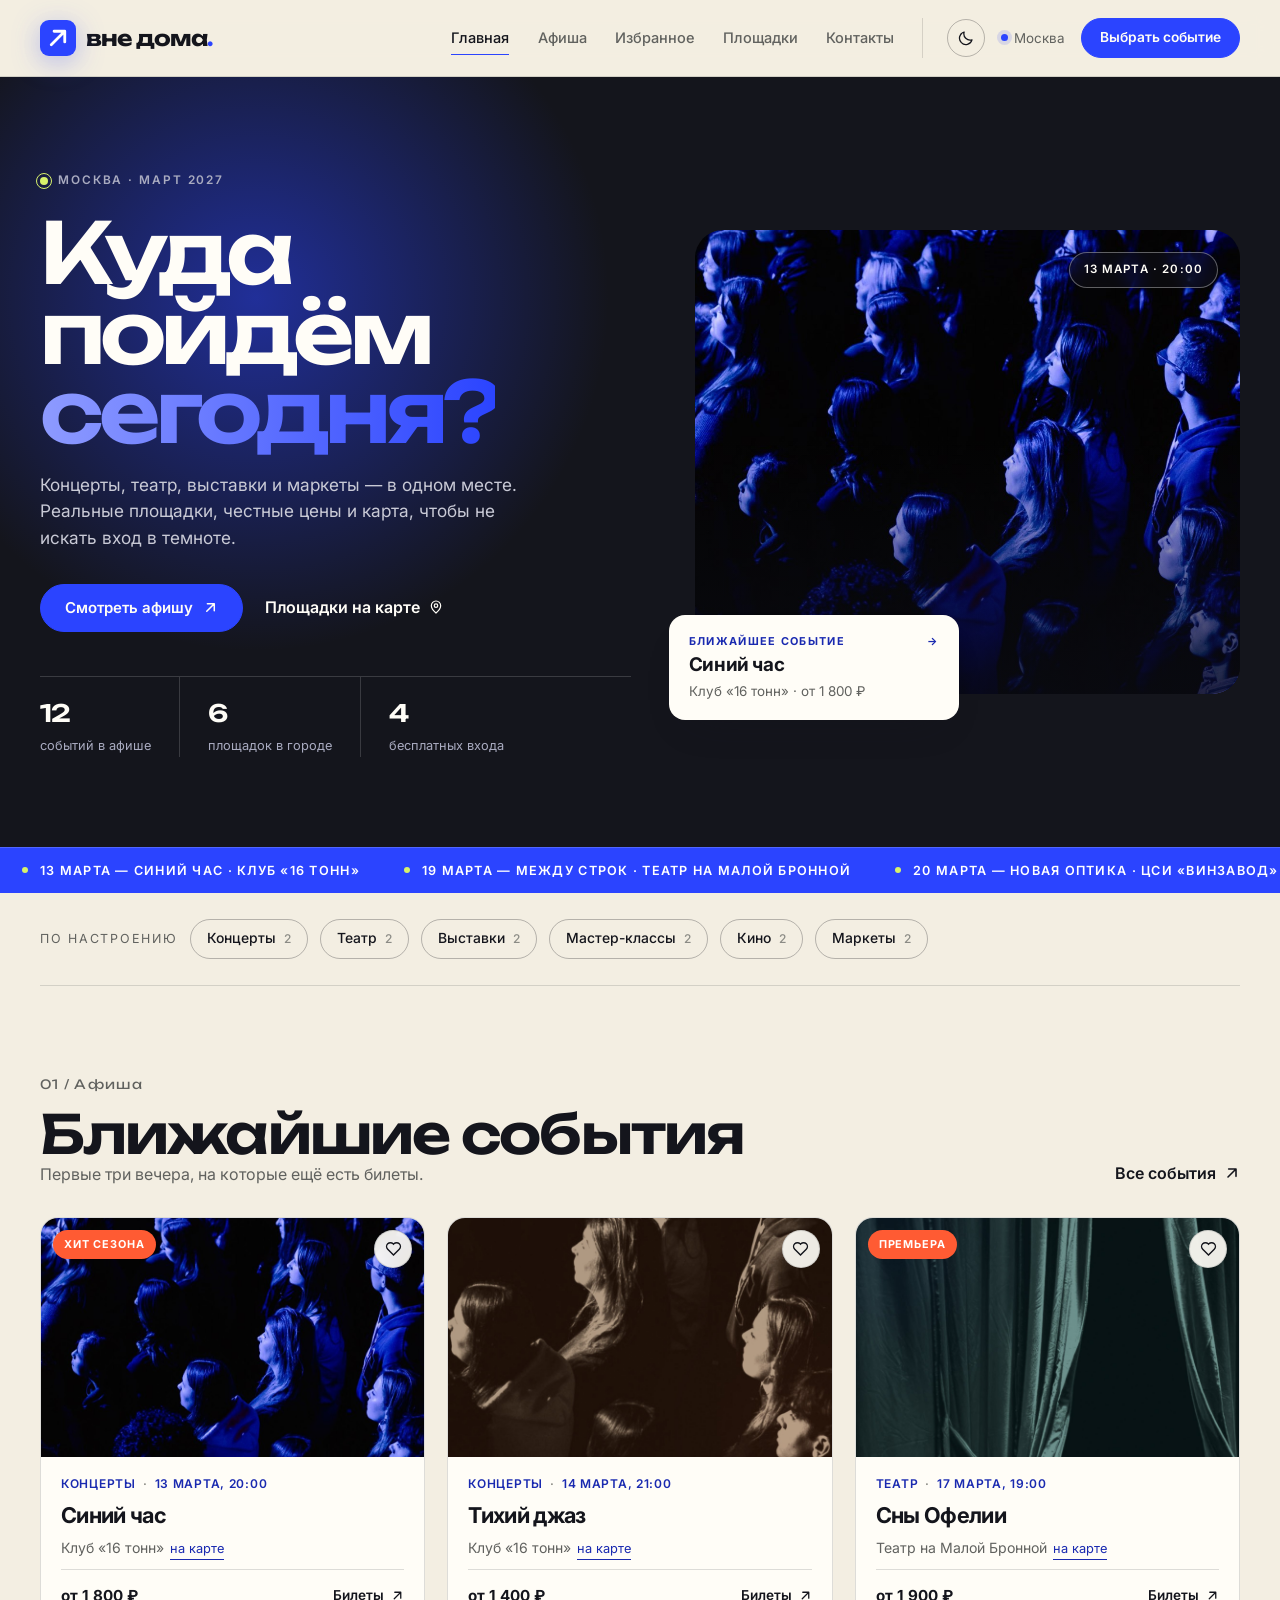
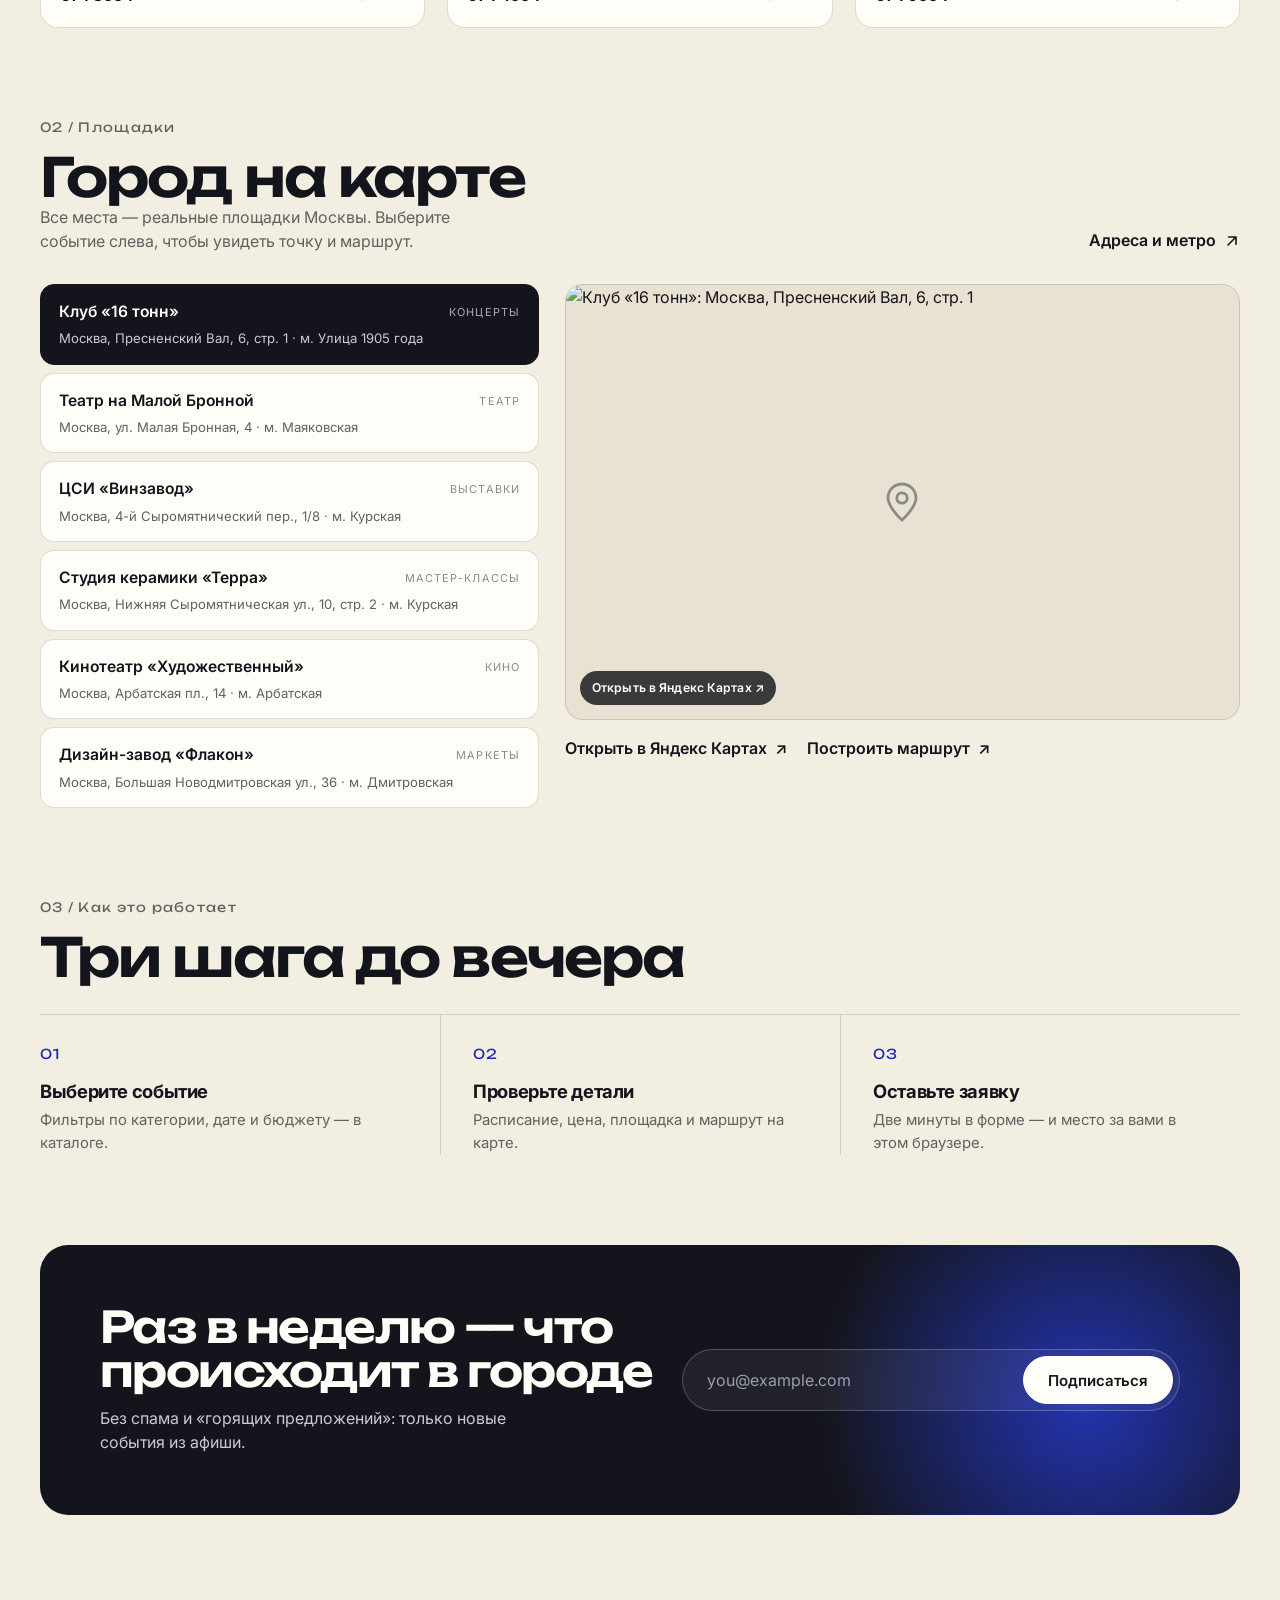
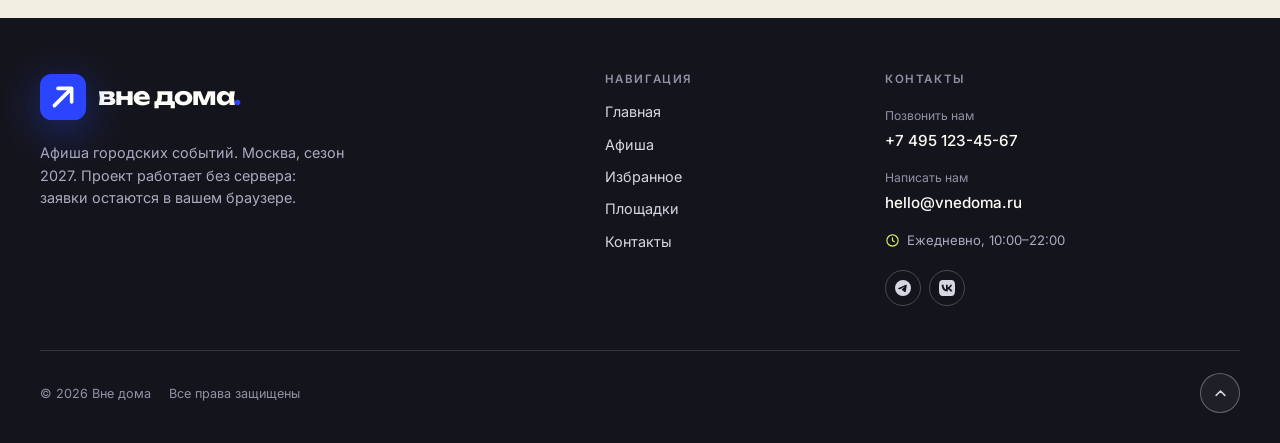
==== index.html @ 1888c2a6 "Афиша «Вне дома»: статический сайт на GitHub Pages" ====
<!doctype html>
<html lang="ru">
  <head>
    <meta charset="utf-8" />
    <meta name="viewport" content="width=device-width, initial-scale=1" />
    <script>
      (() => {
        try {
          const raw = localStorage.getItem("vne-doma:theme");
          const saved = raw ? raw.replace(/^"|"$/g, "") : "";
          const theme =
            saved === "dark" || saved === "light"
              ? saved
              : window.matchMedia("(prefers-color-scheme: dark)").matches
                ? "dark"
                : "light";
          document.documentElement.dataset.theme = theme;
        } catch (_) {}
      })();
    </script>
    <title>«Вне дома» — афиша городских событий в Москве</title>
    <meta
      name="description"
      content="Афиша Москвы: концерты, театр, выставки, мастер-классы, кино и маркеты. Реальные площадки, карта, билеты и заявки без лишних шагов."
    />
    <meta name="theme-color" content="#14151c" />

    <meta property="og:type" content="website" />
    <meta property="og:site_name" content="Вне дома" />
    <meta property="og:title" content="«Вне дома» — куда пойти в Москве" />
    <meta
      property="og:description"
      content="Концерты, театр, выставки, мастер-классы, кино и маркеты Москвы. Афиша, карта площадок и заявки за пару минут."
    />
    <meta
      property="og:image"
      content="https://tyomagit.github.io/afisha-events/images/preview.jpg"
    />
    <meta name="twitter:card" content="summary_large_image" />

    <link rel="icon" href="images/icon.svg" type="image/svg+xml" />
    <link rel="preconnect" href="https://fonts.googleapis.com" />
    <link rel="preconnect" href="https://fonts.gstatic.com" crossorigin />
    <link
      rel="stylesheet"
      href="https://fonts.googleapis.com/css2?family=Inter:wght@400;500;600;700&family=Unbounded:wght@500;600;700&display=swap"
    />
    <link rel="stylesheet" href="vendor/bootstrap/css/bootstrap.min.css" />
    <link rel="stylesheet" href="css/custom.css?v=7" />
    <script src="vendor/bootstrap/js/bootstrap.bundle.min.js" defer></script>
    <script src="js/events.js?v=7" defer></script>
    <script src="js/main.js?v=7" defer></script>
  </head>
  <body id="top">
    <a class="skip-link" href="#main">Перейти к содержимому</a>

    <header class="site-header">
      <div class="shell site-header__inner">
        <a class="brand brand--header" href="index.html" aria-label="Вне дома — на главную">
          <img class="brand__mark" src="images/icon.svg" width="36" height="36" alt="" />
          <span class="brand__word">вне дома<span class="brand__dot">.</span></span>
        </a>
        <nav class="site-nav" aria-label="Основное меню">
          <a class="site-nav__link" href="index.html" aria-current="page">Главная</a>
          <a class="site-nav__link" href="catalog.html">Афиша</a>
          <a class="site-nav__link" href="favorites.html">Избранное<span class="site-nav__count" data-favorites-count hidden>0</span></a>
          <a class="site-nav__link" href="index.html#venues">Площадки</a>
          <a class="site-nav__link" href="contacts.html">Контакты</a>
        </nav>
        <div class="site-header__side">
          <button
            class="theme-toggle"
            type="button"
            data-theme-toggle
            aria-label="Включить тёмную тему"
            aria-pressed="false"
            title="Переключить тему"
          >
            <svg class="theme-toggle__moon" viewBox="0 0 24 24" fill="none" aria-hidden="true"><path d="M20 14.5A8.5 8.5 0 0 1 9.5 4a8.5 8.5 0 1 0 10.5 10.5Z" stroke="currentColor" stroke-width="1.7" stroke-linejoin="round" /></svg>
            <svg class="theme-toggle__sun" viewBox="0 0 24 24" fill="none" aria-hidden="true"><circle cx="12" cy="12" r="4" stroke="currentColor" stroke-width="1.7" /><path d="M12 2.5v2M12 19.5v2M2.5 12h2M19.5 12h2M5.3 5.3l1.4 1.4M17.3 17.3l1.4 1.4M18.7 5.3l-1.4 1.4M6.7 17.3l-1.4 1.4" stroke="currentColor" stroke-width="1.7" stroke-linecap="round" /></svg>
          </button>
          <span class="site-header__city">Москва</span>
          <a class="button button--small button--accent" href="catalog.html"
            >Выбрать событие</a
          >
        </div>
      </div>
    </header>

    <main id="main" tabindex="-1">
      <section class="hero" aria-labelledby="hero-title">
        <div class="shell hero__inner">
          <div class="hero__content">
            <p class="eyebrow"><span class="pulse"></span> Москва · март 2027</p>
            <h1 id="hero-title">Куда пойдём <em>сегодня?</em></h1>
            <p class="hero__lead">
              Концерты, театр, выставки и маркеты — в одном месте. Реальные
              площадки, честные цены и карта, чтобы не искать вход в темноте.
            </p>
            <div class="hero__actions">
              <a class="button button--accent" href="catalog.html"
                >Смотреть афишу
                <svg class="icon" viewBox="0 0 24 24" fill="none" aria-hidden="true">
                  <path
                    d="M6 18 18 6M7 6h11v11"
                    stroke="currentColor"
                    stroke-width="2.4"
                    stroke-linecap="round"
                    stroke-linejoin="round"
                  /></svg
              ></a>
              <a class="link-arrow" href="#venues"
                >Площадки на карте
                <svg class="icon" viewBox="0 0 24 24" fill="none" aria-hidden="true">
                  <path
                    d="M12 21s7-6.3 7-11a7 7 0 1 0-14 0c0 4.7 7 11 7 11Z"
                    stroke="currentColor"
                    stroke-width="1.8"
                  />
                  <circle cx="12" cy="10" r="2.6" stroke="currentColor" stroke-width="1.8" /></svg
              ></a>
            </div>
            <dl class="hero__stats">
              <div class="hero__stat"><b data-stat-events>12</b><span>событий в афише</span></div>
              <div class="hero__stat"><b data-stat-venues>6</b><span>площадок в городе</span></div>
              <div class="hero__stat"><b data-stat-free>4</b><span>бесплатных входа</span></div>
            </dl>
          </div>
          <figure class="hero__poster">
            <div class="hero__poster-img">
              <img
                src="images/concert.jpg"
                alt="Зрители перед сценой в синем свете"
                width="1200"
                height="1000"
                fetchpriority="high"
              />
              <span class="hero__poster-label">13 марта · 20:00</span>
            </div>
            <a class="hero__next" href="product.html?event=blue-hour">
              <span class="hero__next-top">Ближайшее событие <span>→</span></span>
              <h2>Синий час</h2>
              <p>Клуб «16 тонн» · от 1 800 ₽</p>
            </a>
          </figure>
        </div>
        <div class="ticker" aria-hidden="true">
          <div class="ticker__track" id="ticker-track"></div>
        </div>
      </section>

      <nav class="shell genres" aria-label="Категории мероприятий">
        <span class="genres__label">По настроению</span>
        <a class="genre" href="catalog.html?category=Концерты">Концерты <span data-genre-count="Концерты">2</span></a>
        <a class="genre" href="catalog.html?category=Театр">Театр <span data-genre-count="Театр">2</span></a>
        <a class="genre" href="catalog.html?category=Выставки">Выставки <span data-genre-count="Выставки">2</span></a>
        <a class="genre" href="catalog.html?category=Мастер-классы"
          >Мастер-классы <span data-genre-count="Мастер-классы">2</span></a
        >
        <a class="genre" href="catalog.html?category=Кино">Кино <span data-genre-count="Кино">2</span></a>
        <a class="genre" href="catalog.html?category=Маркеты">Маркеты <span data-genre-count="Маркеты">2</span></a>
      </nav>

      <section class="shell section" id="popular" aria-labelledby="popular-title">
        <div class="section__head">
          <div>
            <p class="section__index">01 / Афиша</p>
            <h2 id="popular-title">Ближайшие события</h2>
            <p>Первые три вечера, на которые ещё есть билеты.</p>
          </div>
          <a class="link-arrow" href="catalog.html"
            >Все события
            <svg class="icon" viewBox="0 0 24 24" fill="none" aria-hidden="true">
              <path
                d="M6 18 18 6M7 6h11v11"
                stroke="currentColor"
                stroke-width="2.4"
                stroke-linecap="round"
                stroke-linejoin="round"
              /></svg
          ></a>
        </div>
        <div class="card-grid" id="popular-grid"></div>
      </section>

      <section class="shell section" id="venues" aria-labelledby="venues-title">
        <div class="section__head">
          <div>
            <p class="section__index">02 / Площадки</p>
            <h2 id="venues-title">Город на карте</h2>
            <p>
              Все места — реальные площадки Москвы. Выберите событие слева, чтобы
              увидеть точку и маршрут.
            </p>
          </div>
          <a class="link-arrow" href="contacts.html#venues"
            >Адреса и метро
            <svg class="icon" viewBox="0 0 24 24" fill="none" aria-hidden="true">
              <path
                d="M6 18 18 6M7 6h11v11"
                stroke="currentColor"
                stroke-width="2.4"
                stroke-linecap="round"
                stroke-linejoin="round"
              /></svg
          ></a>
        </div>
        <div class="venues">
          <div
            class="venues__list"
            id="venues-list"
            role="tablist"
            aria-label="Площадки на карте"
          ></div>
          <div>
            <a
              class="venues__map"
              id="venues-map-link-wrap"
              href="https://yandex.ru/maps/?ll=37.5592%2C55.7664&z=17&text=%D0%9C%D0%BE%D1%81%D0%BA%D0%B2%D0%B0%2C%20%D0%9F%D1%80%D0%B5%D1%81%D0%BD%D0%B5%D0%BD%D1%81%D0%BA%D0%B8%D0%B9%20%D0%92%D0%B0%D0%BB%2C%206%2C%20%D1%81%D1%82%D1%80.%201"
              target="_blank"
              rel="noopener noreferrer"
              aria-label="Открыть площадку на Яндекс Картах"
            >
              <img
                id="venues-map"
                src="https://static-maps.yandex.ru/1.x/?ll=37.5592,55.7664&amp;z=16&amp;l=map&amp;pt=37.5592,55.7664,pm2blm&amp;size=650,420&amp;lang=ru_RU"
                alt="Клуб «16 тонн» на карте"
                width="650"
                height="420"
                loading="lazy"
              />
              <span class="venues__map-hint">Открыть в Яндекс Картах ↗</span>
            </a>
            <div class="venues__links">
              <a
                class="link-arrow"
                id="venues-map-link"
                href="https://yandex.ru/maps/?ll=37.5592%2C55.7664&z=17"
                target="_blank"
                rel="noopener noreferrer"
                >Открыть в Яндекс Картах <span aria-hidden="true">↗</span></a
              >
              <a
                class="link-arrow"
                id="venues-route-link"
                href="https://yandex.ru/maps/?rtext=~55.7664%2C37.5592&rtt=auto"
                target="_blank"
                rel="noopener noreferrer"
                >Построить маршрут <span aria-hidden="true">↗</span></a
              >
            </div>
          </div>
        </div>
      </section>

      <section class="shell section" id="how" aria-labelledby="how-title">
        <div class="section__head">
          <div>
            <p class="section__index">03 / Как это работает</p>
            <h2 id="how-title">Три шага до вечера</h2>
          </div>
        </div>
        <div class="steps">
          <div class="step">
            <span class="step__num">01</span>
            <h3>Выберите событие</h3>
            <p>Фильтры по категории, дате и бюджету — в каталоге.</p>
          </div>
          <div class="step">
            <span class="step__num">02</span>
            <h3>Проверьте детали</h3>
            <p>Расписание, цена, площадка и маршрут на карте.</p>
          </div>
          <div class="step">
            <span class="step__num">03</span>
            <h3>Оставьте заявку</h3>
            <p>Две минуты в форме — и место за вами в этом браузере.</p>
          </div>
        </div>
      </section>

      <section class="shell subscribe" aria-labelledby="subscribe-title">
        <div class="subscribe__inner">
          <div>
            <h2 id="subscribe-title">Раз в неделю — что происходит в городе</h2>
            <p>
              Без спама и «горящих предложений»: только новые события из афиши.
            </p>
          </div>
          <div>
            <form class="subscribe__form" id="subscribe-form">
              <label class="visually-hidden" for="subscribe-email"
                >Электронная почта</label
              >
              <input
                id="subscribe-email"
                type="email"
                name="email"
                placeholder="you@example.com"
                autocomplete="email"
                required
              />
              <button class="button button--light" type="submit">
                Подписаться
              </button>
            </form>
            <p class="subscribe__status" role="status" hidden></p>
          </div>
        </div>
      </section>
    </main>

    <footer class="site-footer">
      <div class="shell">
        <div class="site-footer__top">
          <div class="site-footer__brand">
            <a
              class="brand brand--footer"
              href="index.html"
              aria-label="Вне дома — на главную"
            >
              <img
                class="brand__mark"
                src="images/icon.svg"
                width="46"
                height="46"
                alt=""
              />
              <span class="brand__word"
                >вне дома<span class="brand__dot">.</span></span
              >
            </a>
            <p>
              Афиша городских событий. Москва, сезон 2027. Проект работает без
              сервера: заявки остаются в вашем браузере.
            </p>
          </div>
          <nav class="site-footer__col" aria-label="Навигация">
            <h2>Навигация</h2>
            <a href="index.html">Главная</a>
            <a href="catalog.html">Афиша</a>
            <a href="favorites.html">Избранное</a>
            <a href="index.html#venues">Площадки</a>
            <a href="contacts.html">Контакты</a>
          </nav>
          <div class="site-footer__col site-footer__contacts">
            <h2>Контакты</h2>
            <a class="footer-contact" href="tel:+74951234567">
              <span>Позвонить нам</span>
              <strong>+7 495 123-45-67</strong>
            </a>
            <a class="footer-contact" href="mailto:hello@vnedoma.ru">
              <span>Написать нам</span>
              <strong>hello@vnedoma.ru</strong>
            </a>
            <p class="footer-hours">
              <svg width="15" height="15" viewBox="0 0 24 24" fill="none" stroke="currentColor" stroke-width="1.8" stroke-linecap="round" stroke-linejoin="round" aria-hidden="true"><circle cx="12" cy="12" r="9" /><path d="M12 7.5V12l3 2" /></svg>
              <span>Ежедневно, 10:00–22:00</span>
            </p>
            <div class="footer-socials">
              <a
                href="https://t.me/vne_doma"
                target="_blank"
                rel="noopener"
                aria-label="Telegram «Вне дома»"
                title="Telegram"
              >
                <svg viewBox="0 0 24 24" aria-hidden="true"><path fill="currentColor" d="M11.944 0A12 12 0 0 0 0 12a12 12 0 0 0 12 12 12 12 0 0 0 12-12A12 12 0 0 0 12 0a12 12 0 0 0-.056 0zm4.962 7.224c.1-.002.321.023.465.14a.506.506 0 0 1 .171.325c.016.093.036.306.02.472-.18 1.898-.962 6.502-1.36 8.627-.168.9-.499 1.201-.82 1.23-.696.065-1.225-.46-1.9-.902-1.056-.693-1.653-1.124-2.678-1.8-1.185-.78-.417-1.21.258-1.91.177-.184 3.247-2.977 3.307-3.23.007-.032.014-.15-.056-.212s-.174-.041-.249-.024c-.106.024-1.793 1.14-5.061 3.345-.48.33-.913.49-1.302.48-.428-.008-1.252-.241-1.865-.44-.752-.245-1.349-.374-1.297-.789.027-.216.325-.437.893-.663 3.498-1.524 5.83-2.529 6.998-3.014 3.332-1.386 4.025-1.627 4.476-1.635z" /></svg>
              </a>
              <a
                href="https://vk.com/vne_doma"
                target="_blank"
                rel="noopener"
                aria-label="ВКонтакте «Вне дома»"
                title="ВКонтакте"
              >
                <svg viewBox="0 0 24 24" aria-hidden="true"><path fill="currentColor" d="m9.489.004.729-.003h3.564l.73.003.914.01.433.007.418.011.403.014.388.016.374.021.36.025.345.03.333.033c1.74.196 2.933.616 3.833 1.516.9.9 1.32 2.092 1.516 3.833l.034.333.029.346.025.36.02.373.025.588.012.41.013.644.009.915.004.98-.001 3.313-.003.73-.01.914-.007.433-.011.418-.014.403-.016.388-.021.374-.025.36-.03.345-.033.333c-.196 1.74-.616 2.933-1.516 3.833-.9.9-2.092 1.32-3.833 1.516l-.333.034-.346.029-.36.025-.373.02-.588.025-.41.012-.644.013-.915.009-.98.004-3.313-.001-.73-.003-.914-.01-.433-.007-.418-.011-.403-.014-.388-.016-.374-.021-.36-.025-.345-.03-.333-.033c-1.74-.196-2.933-.616-3.833-1.516-.9-.9-1.32-2.092-1.516-3.833l-.034-.333-.029-.346-.025-.36-.02-.373-.025-.588-.012-.41-.013-.644-.009-.915-.004-.98.001-3.313.003-.73.01-.914.007-.433.011-.418.014-.403.016-.388.021-.374.025-.36.03-.345.033-.333c.196-1.74.616-2.933 1.516-3.833.9-.9 2.092-1.32 3.833-1.516l.333-.034.346-.029.36-.025.373-.02.588-.025.41-.012.644-.013.915-.009ZM6.79 7.3H4.05c.13 6.24 3.25 9.99 8.72 9.99h.31v-3.57c2.01.2 3.53 1.67 4.14 3.57h2.84c-.78-2.84-2.83-4.41-4.11-5.01 1.28-.74 3.08-2.54 3.51-4.98h-2.58c-.56 1.98-2.22 3.78-3.8 3.95V7.3H10.5v6.92c-1.6-.4-3.62-2.34-3.71-6.92Z" /></svg>
              </a>
            </div>
          </div>
        </div>
        <div class="site-footer__bottom">
          <p class="site-footer__legal">
            <span>© 2026 Вне дома</span>
            <span>Все права защищены</span>
          </p>
          <a class="footer-up" href="#top" aria-label="Наверх" title="Наверх">
            <svg width="15" height="15" viewBox="0 0 24 24" fill="none" stroke="currentColor" stroke-width="2.4" stroke-linecap="round" stroke-linejoin="round" aria-hidden="true"><path d="m5 15 7-7 7 7" /></svg>
          </a>
        </div>
      </div>
    </footer>

    <a class="back-top" href="#top" aria-label="Наверх" title="Наверх"><svg width="18" height="18" viewBox="0 0 24 24" fill="none" stroke="currentColor" stroke-width="2.4" stroke-linecap="round" stroke-linejoin="round" aria-hidden="true"><path d="m5 15 7-7 7 7" /></svg></a>

    <div
      class="modal fade"
      id="order-modal"
      tabindex="-1"
      aria-labelledby="modal-title"
      aria-hidden="true"
    >
      <div class="modal-dialog modal-dialog-centered modal-dialog-scrollable">
        <div class="modal-content">
          <div class="modal-header">
            <h2 class="modal-title" id="modal-title">Заявка на событие</h2>
            <button
              class="btn-close"
              type="button"
              data-bs-dismiss="modal"
              aria-label="Закрыть"
            ></button>
          </div>
          <div class="modal-body">
            <form class="request-form" data-form="quick">
              <div class="form-grid">
                <div class="field field--wide">
                  <label class="field__label" for="quick-event">Событие</label>
                  <select
                    class="field__input"
                    id="quick-event"
                    name="event"
                    required
                  >
                    <option value="">Выберите событие</option>
                    <option value="blue-hour">Синий час</option>
                    <option value="between-lines">Между строк</option>
                    <option value="new-optics">Новая оптика</option>
                    <option value="clay">Форма из глины</option>
                    <option value="film">Кино после заката</option>
                    <option value="market">Городской маркет</option>
                  </select>
                </div>
                <div class="field">
                  <label class="field__label" for="quick-name">Имя</label>
                  <input
                    class="field__input"
                    id="quick-name"
                    name="name"
                    type="text"
                    autocomplete="given-name"
                    maxlength="80"
                    required
                  />
                </div>
                <div class="field">
                  <label class="field__label" for="quick-email">Почта</label>
                  <input
                    class="field__input"
                    id="quick-email"
                    name="email"
                    type="email"
                    autocomplete="email"
                    maxlength="120"
                    required
                  />
                </div>
                <div class="field">
                  <label class="field__label" for="quick-phone">Телефон</label>
                  <input
                    class="field__input"
                    id="quick-phone"
                    name="phone"
                    type="tel"
                    autocomplete="tel"
                    minlength="7"
                    maxlength="25"
                    placeholder="+7 900 000-00-00"
                    required
                  />
                </div>
                <div class="field">
                  <label class="field__label" for="quick-date">Дата</label>
                  <input
                    class="field__input"
                    id="quick-date"
                    name="date"
                    type="date"
                    required
                  />
                </div>
                <div class="field">
                  <label class="field__label" for="quick-tickets"
                    >Билетов</label
                  >
                  <div class="input-group">
                    <input
                      class="field__input"
                      id="quick-tickets"
                      name="tickets"
                      type="number"
                      min="1"
                      max="8"
                      value="1"
                      required
                    /><span class="input-group__suffix">шт.</span>
                  </div>
                </div>
                <div class="field field--wide">
                  <label class="field__label" for="quick-comment"
                    >Комментарий</label
                  >
                  <textarea
                    class="field__input"
                    name="comment"
                    id="quick-comment"
                    maxlength="600"
                    rows="3"
                    placeholder="Например, нужен доступ без ступеней"
                  ></textarea>
                </div>
              </div>
              <div class="consent">
                <input
                  class="consent__input"
                  type="checkbox"
                  id="quick-consent"
                  name="consent"
                  required
                /><label class="consent__label" for="quick-consent"
                  >Согласен на обработку данных. Сайт работает без сервера,
                  заявка останется в этом браузере.</label
                >
              </div>
              <p class="request-form__note">
                Сайт полностью статический: данные не уходят на сервер и остаются в вашем браузере.
              </p>
              <button class="button button--accent button--wide" type="submit" disabled>
                Отправить заявку
              </button>
              <p
                class="request-form__status"
                role="status"
                tabindex="-1"
                hidden
              ></p>
            </form>
          </div>
        </div>
      </div>
    </div>
  </body>
</html>
---- css/custom.css ----
@charset "UTF-8";

/* =========================================================
   «Вне дома» — афиша городских событий
   Единая тема: тёплая бумага, чернила, электрический синий.
   ========================================================= */

:root {
  --paper: #f3eee2;
  --paper-deep: #e9e2d2;
  --bg: #f3eee2;
  --surface: #fffdf7;
  --deep: #14151c;
  --white: #fffdf7;
  --ink: #14151c;
  --ink-soft: #22242f;
  --muted: #61625f;
  --muted-light: #8b8b85;
  --line: rgba(20, 21, 28, 0.14);
  --line-strong: rgba(20, 21, 28, 0.28);
  --accent: #2b44ff;
  --accent-ink: #1a2ab0;
  --accent-soft: #e5e8ff;
  --lime: #d8f26b;
  --orange: #ff5b33;
  --radius: 18px;
  --radius-lg: 28px;
  --shadow: 0 18px 40px -24px rgba(20, 21, 28, 0.45);
  --shadow-soft: 0 10px 30px -20px rgba(20, 21, 28, 0.4);
  --shell: 1280px;
  --font-body: "Inter", "Helvetica Neue", Arial, sans-serif;
  --font-display: "Unbounded", "Inter", Arial, sans-serif;
  --ease: cubic-bezier(0.22, 1, 0.36, 1);
}

*,
*::before,
*::after {
  box-sizing: border-box;
}

html {
  scroll-behavior: smooth;
  scroll-padding-top: 96px;
  -webkit-text-size-adjust: 100%;
}

body {
  margin: 0;
  background: var(--bg);
  color: var(--ink);
  font: 400 16px/1.55 var(--font-body);
  -webkit-font-smoothing: antialiased;
  text-rendering: optimizeLegibility;
}

h1,
h2,
h3,
h4,
p,
figure,
dl,
dd {
  margin: 0;
}

h1,
h2,
h3,
h4 {
  font-family: var(--font-display);
  font-weight: 600;
  line-height: 1.02;
  letter-spacing: -0.035em;
  text-wrap: balance;
}

a {
  color: inherit;
  text-decoration: none;
}

img {
  display: block;
  max-width: 100%;
  height: auto;
}

button,
input,
textarea,
select {
  font: inherit;
  color: inherit;
}

button,
select,
summary {
  cursor: pointer;
}

ul,
ol {
  margin: 0;
  padding: 0;
  list-style: none;
}

[hidden] {
  display: none !important;
}

::selection {
  background: var(--accent);
  color: #fff;
}

:focus-visible {
  outline: 3px solid var(--accent);
  outline-offset: 3px;
  border-radius: 4px;
}

:disabled {
  cursor: not-allowed;
  opacity: 0.55;
}

.shell {
  width: min(var(--shell), calc(100% - 80px));
  margin-inline: auto;
}

.skip-link {
  position: fixed;
  z-index: 1200;
  top: 12px;
  left: 12px;
  padding: 10px 16px;
  border-radius: 10px;
  background: var(--surface);
  box-shadow: var(--shadow);
  transform: translateY(-160%);
  transition: transform 0.2s var(--ease);
}

.skip-link:focus {
  transform: translateY(0);
}

.visually-hidden {
  position: absolute;
  width: 1px;
  height: 1px;
  overflow: hidden;
  clip-path: inset(50%);
  white-space: nowrap;
}

/* ---------- Кнопки и ссылки ---------- */

.button {
  display: inline-flex;
  align-items: center;
  justify-content: center;
  gap: 10px;
  min-height: 48px;
  padding: 13px 24px;
  border: 1px solid var(--deep);
  border-radius: 999px;
  background: var(--deep);
  color: var(--white);
  font-weight: 600;
  font-size: 0.94rem;
  line-height: 1;
  transition:
    background-color 0.2s var(--ease),
    border-color 0.2s var(--ease),
    color 0.2s var(--ease),
    transform 0.2s var(--ease);
}

.button:hover {
  background: var(--accent);
  border-color: var(--accent);
  transform: translateY(-1px);
}

.button:active {
  transform: translateY(0);
}

.button--accent {
  background: var(--accent);
  border-color: var(--accent);
}

.button--accent:hover {
  background: var(--accent-ink);
  border-color: var(--accent-ink);
}

.button--ghost {
  background: transparent;
  color: var(--ink);
}

.button--ghost:hover {
  background: var(--deep);
  color: var(--white);
}

.button--light {
  background: var(--surface);
  border-color: var(--white);
  color: var(--ink);
}

.button--light:hover {
  background: var(--accent);
  border-color: var(--accent);
  color: #fff;
}

.button--small {
  min-height: 40px;
  padding: 9px 18px;
  font-size: 0.86rem;
}

.button--wide {
  width: 100%;
}

.link-arrow {
  display: inline-flex;
  align-items: center;
  gap: 8px;
  font-weight: 600;
  border-bottom: 1px solid transparent;
  transition: border-color 0.2s var(--ease);
}

.link-arrow:hover {
  border-color: currentColor;
}

.link-arrow svg {
  transition: transform 0.25s var(--ease);
}

.link-arrow:hover svg {
  transform: translate(3px, -3px);
}

.icon {
  flex: 0 0 auto;
  width: 1em;
  height: 1em;
}

/* ---------- Шапка ---------- */

.site-header {
  position: sticky;
  top: 0;
  z-index: 100;
  background: color-mix(in srgb, var(--paper) 88%, transparent);
  border-bottom: 1px solid var(--line);
  backdrop-filter: saturate(180%) blur(14px);
  -webkit-backdrop-filter: saturate(180%) blur(14px);
  transition: box-shadow 0.25s var(--ease);
}

.site-header.is-scrolled {
  box-shadow: 0 10px 30px -22px rgba(20, 21, 28, 0.6);
}

.site-header__inner {
  display: flex;
  align-items: center;
  gap: 28px;
  min-height: 76px;
}

.brand {
  display: inline-flex;
  align-items: baseline;
  gap: 2px;
  font-family: var(--font-display);
  font-size: 1.32rem;
  font-weight: 700;
  letter-spacing: -0.05em;
  white-space: nowrap;
}

.brand--header {
  align-items: center;
  gap: 10px;
}

.brand--header .brand__mark {
  width: 36px;
  height: 36px;
  filter: drop-shadow(0 6px 14px rgba(43, 68, 255, 0.32));
}

.brand--header:hover .brand__mark {
  transform: rotate(-6deg) scale(1.04);
}

.brand__dot {
  color: var(--accent);
}

.site-nav {
  display: flex;
  align-items: center;
  gap: clamp(14px, 2.2vw, 30px);
  margin-left: auto;
}

.site-nav__link {
  position: relative;
  padding: 6px 0;
  color: var(--muted);
  font-size: 0.91rem;
  font-weight: 500;
  white-space: nowrap;
  transition: color 0.18s var(--ease);
}

.site-nav__link::after {
  content: "";
  position: absolute;
  left: 0;
  right: 0;
  bottom: 0;
  height: 1.5px;
  background: var(--accent);
  transform: scaleX(0);
  transform-origin: left;
  transition: transform 0.25s var(--ease);
}

.site-nav__link:hover,
.site-nav__link[aria-current] {
  color: var(--ink);
}

.site-nav__link:hover::after,
.site-nav__link[aria-current]::after {
  transform: scaleX(1);
}

.site-header__side {
  display: flex;
  align-items: center;
  gap: 16px;
  padding-left: 24px;
  border-left: 1px solid var(--line);
}

.site-header__side .button {
  flex-shrink: 0;
  white-space: nowrap;
}

.site-header__city {
  display: inline-flex;
  align-items: center;
  gap: 6px;
  color: var(--muted);
  font-size: 0.84rem;
  white-space: nowrap;
}

.site-header__city::before {
  content: "";
  width: 7px;
  height: 7px;
  border-radius: 50%;
  background: var(--accent);
  box-shadow: 0 0 0 4px rgba(43, 68, 255, 0.14);
}

/* ---------- Hero ---------- */

.hero {
  position: relative;
  overflow: hidden;
  background: var(--deep);
  color: var(--white);
}

.hero::before {
  content: "";
  position: absolute;
  top: -20%;
  left: -10%;
  width: 60%;
  aspect-ratio: 1;
  border-radius: 50%;
  background: radial-gradient(
    circle,
    rgba(43, 68, 255, 0.55) 0%,
    rgba(43, 68, 255, 0) 65%
  );
  pointer-events: none;
}

.hero__inner {
  position: relative;
  display: grid;
  grid-template-columns: 1.04fr 0.96fr;
  align-items: center;
  gap: clamp(32px, 5vw, 72px);
  padding-block: clamp(52px, 7vw, 96px);
}

.eyebrow {
  display: inline-flex;
  align-items: center;
  gap: 10px;
  color: var(--muted);
  font-size: 0.74rem;
  font-weight: 600;
  letter-spacing: 0.16em;
  text-transform: uppercase;
}

.hero .eyebrow {
  color: #a9abc0;
}

.pulse {
  position: relative;
  width: 8px;
  height: 8px;
  border-radius: 50%;
  background: var(--lime);
}

.pulse::after {
  content: "";
  position: absolute;
  inset: -4px;
  border-radius: 50%;
  border: 1px solid var(--lime);
  animation: pulse 2.4s ease-out infinite;
}

@keyframes pulse {
  0% {
    transform: scale(0.6);
    opacity: 0.9;
  }
  70%,
  100% {
    transform: scale(1.8);
    opacity: 0;
  }
}

.hero h1 {
  margin: 22px 0 20px;
  max-width: 12ch;
  font-size: clamp(3rem, 6.6vw, 6.1rem);
  font-weight: 600;
  line-height: 0.94;
  letter-spacing: -0.06em;
}

.hero h1 em {
  font-style: normal;
  color: var(--accent);
  background: linear-gradient(90deg, #8e9bff, #2b44ff);
  -webkit-background-clip: text;
  background-clip: text;
  -webkit-text-fill-color: transparent;
}

.hero__lead {
  max-width: 46ch;
  color: #c9cad6;
  font-size: clamp(1rem, 1.35vw, 1.15rem);
}

.hero__actions {
  display: flex;
  flex-wrap: wrap;
  align-items: center;
  gap: 14px 22px;
  margin-top: 32px;
}

.hero__stats {
  display: flex;
  flex-wrap: wrap;
  gap: 0;
  margin-top: 44px;
  border-top: 1px solid rgba(255, 255, 255, 0.16);
}

.hero__stat {
  padding: 18px 28px 0 0;
}

.hero__stat + .hero__stat {
  padding-left: 28px;
  border-left: 1px solid rgba(255, 255, 255, 0.16);
}

.hero__stat b {
  display: block;
  font-family: var(--font-display);
  font-size: 1.5rem;
  font-weight: 600;
  letter-spacing: -0.04em;
}

.hero__stat span {
  color: #a9abc0;
  font-size: 0.8rem;
}

.hero__poster {
  position: relative;
  margin: 0;
}

.hero__poster-img {
  position: relative;
  aspect-ratio: 4 / 3.4;
  overflow: hidden;
  border-radius: var(--radius-lg);
  background: #262838;
}

.hero__poster-img img {
  width: 100%;
  height: 100%;
  object-fit: cover;
  transition: transform 0.8s var(--ease);
}

.hero__poster:hover .hero__poster-img img {
  transform: scale(1.04);
}

.hero__poster-img::after {
  content: "";
  position: absolute;
  inset: 0;
  background: linear-gradient(180deg, transparent 45%, rgba(10, 11, 18, 0.8));
}

.hero__poster-label {
  position: absolute;
  z-index: 2;
  right: 22px;
  top: 22px;
  padding: 8px 14px;
  border: 1px solid rgba(255, 255, 255, 0.35);
  border-radius: 999px;
  background: rgba(20, 21, 28, 0.45);
  backdrop-filter: blur(8px);
  font-size: 0.72rem;
  font-weight: 600;
  letter-spacing: 0.1em;
  text-transform: uppercase;
}

.hero__next {
  position: absolute;
  z-index: 3;
  left: -26px;
  bottom: -26px;
  display: grid;
  gap: 6px;
  width: min(290px, 78%);
  padding: 18px 20px;
  border-radius: 16px;
  background: var(--surface);
  color: var(--ink);
  box-shadow: var(--shadow);
  transition: transform 0.3s var(--ease);
}

.hero__next:hover {
  transform: translateY(-4px);
}

.hero__next-top {
  display: flex;
  align-items: center;
  justify-content: space-between;
  gap: 8px;
  color: var(--accent-ink);
  font-size: 0.68rem;
  font-weight: 700;
  letter-spacing: 0.12em;
  text-transform: uppercase;
}

.hero__next h2 {
  font-family: var(--font-body);
  font-size: 1.18rem;
  font-weight: 700;
  letter-spacing: -0.02em;
}

.hero__next p {
  color: var(--muted);
  font-size: 0.84rem;
}

/* Бегущая строка */

.ticker {
  position: relative;
  z-index: 2;
  display: flex;
  overflow: hidden;
  background: var(--accent);
  color: #fff;
  border-top: 1px solid rgba(255, 255, 255, 0.18);
}

.ticker__track {
  display: flex;
  flex: 0 0 auto;
  align-items: center;
  gap: 44px;
  padding: 13px 22px;
  animation: marquee 46s linear infinite;
  white-space: nowrap;
}

.ticker:hover .ticker__track {
  animation-play-state: paused;
}

.ticker__item {
  display: inline-flex;
  align-items: center;
  gap: 12px;
  font-size: 0.79rem;
  font-weight: 600;
  letter-spacing: 0.1em;
  text-transform: uppercase;
}

.ticker__item::before {
  content: "";
  width: 6px;
  height: 6px;
  border-radius: 50%;
  background: var(--lime);
}

@keyframes marquee {
  from {
    transform: translateX(0);
  }
  to {
    transform: translateX(-50%);
  }
}

/* ---------- Секции ---------- */

.section {
  padding-top: clamp(52px, 7vw, 92px);
}

.section--flush {
  padding-top: 0;
}

.section__head {
  display: flex;
  flex-wrap: wrap;
  align-items: end;
  justify-content: space-between;
  gap: 16px;
  margin-bottom: 30px;
}

.section__head h2 {
  margin-top: 12px;
  font-size: clamp(2rem, 4.2vw, 3.4rem);
}

.section__head p {
  max-width: 46ch;
  color: var(--muted);
}

.section__index {
  color: var(--muted-light);
  font-family: var(--font-display);
  font-size: 0.8rem;
  letter-spacing: 0.1em;
}

/* ---------- Жанры ---------- */

.genres {
  display: flex;
  flex-wrap: wrap;
  align-items: center;
  gap: 12px;
  padding-block: 26px;
  border-bottom: 1px solid var(--line);
}

.genres__label {
  color: var(--muted);
  font-size: 0.78rem;
  letter-spacing: 0.14em;
  text-transform: uppercase;
}

.genre {
  display: inline-flex;
  align-items: center;
  gap: 8px;
  padding: 8px 16px;
  border: 1px solid var(--line-strong);
  border-radius: 999px;
  background: transparent;
  font-size: 0.87rem;
  font-weight: 500;
  transition:
    background-color 0.2s var(--ease),
    color 0.2s var(--ease),
    border-color 0.2s var(--ease);
}

.genre:hover {
  background: var(--deep);
  border-color: var(--deep);
  color: var(--white);
}

.genre span {
  color: var(--muted-light);
  font-size: 0.75rem;
}

.genre:hover span {
  color: #a9abc0;
}

/* ---------- Карточки событий ---------- */

.card-grid {
  display: grid;
  grid-template-columns: repeat(3, minmax(0, 1fr));
  gap: 22px;
}

.card-grid--two {
  grid-template-columns: repeat(2, minmax(0, 1fr));
}

.event-card {
  position: relative;
  display: flex;
  flex-direction: column;
  height: 100%;
  overflow: hidden;
  border: 1px solid var(--line);
  border-radius: var(--radius);
  background: var(--surface);
  transition:
    transform 0.35s var(--ease),
    box-shadow 0.35s var(--ease),
    border-color 0.35s var(--ease);
}

.event-card:hover {
  transform: translateY(-5px);
  border-color: transparent;
  box-shadow: var(--shadow);
}

.event-card__cover {
  position: relative;
  display: block;
  overflow: hidden;
  background: var(--paper-deep);
}

.event-card__cover img {
  width: 100%;
  aspect-ratio: 1.6;
  object-fit: cover;
  transition: transform 0.7s var(--ease);
}

.event-card:hover .event-card__cover img {
  transform: scale(1.05);
}

.event-card__tag {
  position: absolute;
  z-index: 2;
  top: 12px;
  left: 12px;
  padding: 6px 11px;
  border-radius: 999px;
  background: var(--lime);
  color: #14151c;
  font-size: 0.68rem;
  font-weight: 700;
  letter-spacing: 0.08em;
  text-transform: uppercase;
}

.event-card__tag--hit {
  background: var(--orange);
  color: #fff;
}

.event-card__body {
  display: flex;
  flex: 1;
  flex-direction: column;
  gap: 9px;
  padding: 18px 20px 20px;
}

.event-card__meta {
  display: flex;
  flex-wrap: wrap;
  align-items: center;
  gap: 7px;
  color: var(--accent-ink);
  font-size: 0.75rem;
  font-weight: 600;
  letter-spacing: 0.06em;
  text-transform: uppercase;
}

.event-card__meta span {
  color: var(--muted-light);
}

.event-card__title {
  font-family: var(--font-body);
  font-size: clamp(1.2rem, 1.7vw, 1.4rem);
  font-weight: 700;
  letter-spacing: -0.03em;
  line-height: 1.15;
}

.event-card__title a {
  background-image: linear-gradient(currentColor, currentColor);
  background-size: 0 1.5px;
  background-position: 0 100%;
  background-repeat: no-repeat;
  transition: background-size 0.3s var(--ease);
}

.event-card__title a:hover {
  background-size: 100% 1.5px;
}

.event-card__venue {
  display: flex;
  flex-wrap: wrap;
  align-items: baseline;
  gap: 6px;
  color: var(--muted);
  font-size: 0.88rem;
}

.event-card__map {
  color: var(--accent-ink);
  font-size: 0.8rem;
  border-bottom: 1px solid currentColor;
}

.event-card__map:hover {
  color: var(--accent);
}

.event-card__actions {
  display: flex;
  align-items: center;
  justify-content: space-between;
  gap: 10px;
  margin-top: auto;
  padding-top: 14px;
  border-top: 1px solid var(--line);
}

.event-card__price {
  font-size: 0.95rem;
  font-weight: 700;
}

.event-card__cta {
  display: inline-flex;
  align-items: center;
  gap: 7px;
  font-size: 0.85rem;
  font-weight: 600;
  color: var(--ink);
}

.event-card__cta svg {
  width: 13px;
  height: 13px;
  transition: transform 0.25s var(--ease);
}

.event-card__cta:hover svg {
  transform: translate(3px, -3px);
}

.empty-state {
  grid-column: 1 / -1;
  padding: 34px;
  border: 1px dashed var(--line-strong);
  border-radius: var(--radius);
  background: var(--surface);
  color: var(--muted);
  text-align: center;
}

/* ---------- Площадки + карта ---------- */

.venues {
  display: grid;
  grid-template-columns: minmax(0, 0.85fr) minmax(0, 1.15fr);
  gap: 26px;
  align-items: stretch;
}

.venues__list {
  display: grid;
  gap: 8px;
  align-content: start;
}

.venue-tab {
  display: grid;
  gap: 4px;
  width: 100%;
  padding: 15px 18px;
  border: 1px solid var(--line);
  border-radius: 14px;
  background: var(--surface);
  color: var(--ink);
  text-align: left;
  transition:
    background-color 0.2s var(--ease),
    border-color 0.2s var(--ease),
    color 0.2s var(--ease);
}

.venue-tab:hover {
  border-color: var(--deep);
}

.venue-tab[aria-selected="true"] {
  background: var(--deep);
  border-color: var(--deep);
  color: var(--white);
}

.venue-tab__top {
  display: flex;
  align-items: center;
  justify-content: space-between;
  gap: 12px;
}

.venue-tab strong {
  font-size: 0.98rem;
  font-weight: 600;
}

.venue-tab__cat {
  font-size: 0.68rem;
  letter-spacing: 0.1em;
  text-transform: uppercase;
  color: var(--muted-light);
}

.venue-tab[aria-selected="true"] .venue-tab__cat {
  color: #a9abc0;
}

.venue-tab small {
  color: var(--muted);
  font-size: 0.82rem;
}

.venue-tab[aria-selected="true"] small {
  color: #c9cad6;
}

.venues__map {
  position: relative;
  min-height: 420px;
  overflow: hidden;
  border: 1px solid var(--line);
  border-radius: var(--radius);
  background: var(--paper-deep);
}

.venues__map iframe {
  width: 100%;
  height: 100%;
  min-height: 420px;
  border: 0;
}

.venues__links {
  display: flex;
  flex-wrap: wrap;
  gap: 10px 20px;
  margin-top: 16px;
}

/* ---------- Как это работает ---------- */

.steps {
  display: grid;
  grid-template-columns: repeat(3, minmax(0, 1fr));
  gap: 0;
  border-top: 1px solid var(--line);
}

.step {
  padding: 28px 32px 0 0;
}

.step + .step {
  padding-left: 32px;
  border-left: 1px solid var(--line);
}

.step__num {
  display: block;
  margin-bottom: 18px;
  color: var(--accent-ink);
  font-family: var(--font-display);
  font-size: 0.85rem;
  letter-spacing: 0.1em;
}

.step h3 {
  font-family: var(--font-body);
  font-size: 1.15rem;
  font-weight: 700;
  letter-spacing: -0.02em;
  margin-bottom: 8px;
}

.step p {
  color: var(--muted);
  font-size: 0.93rem;
}

/* ---------- Подписка ---------- */

.subscribe {
  position: relative;
  overflow: hidden;
  margin-top: clamp(52px, 7vw, 92px);
  padding: clamp(28px, 5vw, 60px);
  border-radius: var(--radius-lg);
  background: var(--deep);
  color: var(--white);
}

.subscribe::after {
  content: "";
  position: absolute;
  right: -10%;
  bottom: -60%;
  width: 46%;
  aspect-ratio: 1;
  border-radius: 50%;
  background: radial-gradient(
    circle,
    rgba(43, 68, 255, 0.65),
    transparent 68%
  );
  pointer-events: none;
}

.subscribe__inner {
  position: relative;
  z-index: 1;
  display: grid;
  grid-template-columns: minmax(0, 1fr) minmax(0, 0.9fr);
  align-items: center;
  gap: 28px;
}

.subscribe h2 {
  font-size: clamp(1.8rem, 3.4vw, 2.8rem);
}

.subscribe p {
  margin-top: 12px;
  max-width: 42ch;
  color: #c9cad6;
}

.subscribe__form {
  display: flex;
  gap: 8px;
  padding: 6px;
  border: 1px solid rgba(255, 255, 255, 0.22);
  border-radius: 999px;
  background: rgba(255, 255, 255, 0.06);
}

.subscribe__form input {
  flex: 1;
  min-width: 0;
  padding: 10px 18px;
  border: 0;
  background: transparent;
  color: var(--white);
}

.subscribe__form input::placeholder {
  color: #9a9cb0;
}

.subscribe__form input:focus {
  outline: none;
}

.subscribe__status {
  margin-top: 12px;
  color: var(--lime);
  font-size: 0.86rem;
}

/* ---------- Подвал ---------- */


.site-footer {
  margin-top: clamp(64px, 8vw, 110px);
  padding: 56px 0 30px;
  background: var(--deep);
  color: var(--white);
}

.site-footer__top {
  display: grid;
  grid-template-columns: minmax(0, 1.5fr) minmax(0, 0.7fr) minmax(0, 1fr);
  gap: 32px;
  padding-bottom: 44px;
  border-bottom: 1px solid rgba(255, 255, 255, 0.14);
}

.site-footer__brand p {
  margin-top: 16px;
  max-width: 34ch;
  color: #a9abc0;
  font-size: 0.9rem;
}

.site-footer__brand .brand {
  align-items: center;
  gap: 12px;
  font-size: 1.5rem;
}

.brand__mark {
  flex: none;
  width: 46px;
  height: 46px;
  filter: drop-shadow(0 10px 22px rgba(43, 68, 255, 0.45));
  transition: transform 0.28s var(--ease), filter 0.28s var(--ease);
}

.brand--footer:hover .brand__mark {
  filter: drop-shadow(0 10px 26px rgba(43, 68, 255, 0.7));
  transform: rotate(-6deg) scale(1.04);
}

.brand__word {
  display: inline-block;
}

.site-footer__col {
  display: grid;
  align-content: start;
  gap: 10px;
}

.site-footer__col h2 {
  margin-bottom: 6px;
  color: #8f91a5;
  font-family: var(--font-body);
  font-size: 0.72rem;
  font-weight: 600;
  letter-spacing: 0.14em;
  text-transform: uppercase;
}

.site-footer__col a {
  justify-self: start;
  color: #d6d7e0;
  font-size: 0.9rem;
  transition: color 0.18s var(--ease);
}

.site-footer__col a:hover {
  color: var(--white);
  text-decoration: underline;
  text-underline-offset: 3px;
}

.site-footer__legal {
  display: flex;
  flex-wrap: wrap;
  gap: 4px 18px;
}

.site-footer__contacts {
  gap: 16px;
}

.footer-contact {
  display: grid;
  gap: 3px;
  justify-self: start;
}

.footer-contact span {
  color: #8f91a5;
  font-size: 0.76rem;
}

.footer-contact strong {
  color: var(--white);
  font-size: 0.95rem;
  font-weight: 500;
  overflow-wrap: anywhere;
  transition: color 0.2s var(--ease);
}

.footer-contact:hover {
  text-decoration: none;
}

.footer-contact:hover strong {
  color: var(--lime);
}

.footer-hours {
  display: flex;
  align-items: center;
  gap: 7px;
  color: #a9abc0;
  font-size: 0.82rem;
}

.footer-hours svg {
  flex: none;
  color: var(--lime);
}

.footer-socials {
  display: flex;
  gap: 8px;
  margin-top: 4px;
}

.footer-socials a {
  display: grid;
  place-items: center;
  width: 36px;
  height: 36px;
  border: 1px solid rgba(255, 255, 255, 0.22);
  border-radius: 50%;
  color: #d6d7e0;
  transition:
    background-color 0.2s var(--ease),
    border-color 0.2s var(--ease),
    color 0.2s var(--ease),
    transform 0.2s var(--ease);
}

.footer-socials a:hover {
  border-color: var(--white);
  background: var(--white);
  color: #14151c;
  transform: translateY(-2px);
}

.footer-socials svg {
  width: 16px;
  height: 16px;
}

.site-footer__bottom {
  display: flex;
  flex-wrap: wrap;
  align-items: center;
  justify-content: space-between;
  gap: 12px;
  padding-top: 22px;
  color: #8f91a5;
  font-size: 0.79rem;
}

.site-footer__bottom a {
  color: #d6d7e0;
}

.site-footer__bottom a:hover {
  color: var(--white);
}

.footer-up {
  display: grid;
  place-items: center;
  width: 40px;
  height: 40px;
  border: 1px solid rgba(255, 255, 255, 0.3);
  border-radius: 50%;
  background: rgba(255, 255, 255, 0.05);
  color: #e9eaf1;
  transition:
    background-color 0.2s var(--ease),
    border-color 0.2s var(--ease),
    color 0.2s var(--ease),
    transform 0.2s var(--ease);
}

.footer-up:hover,
.footer-up:focus-visible {
  border-color: var(--lime);
  background: var(--lime);
  color: var(--ink);
  transform: translateY(-2px);
}

.footer-up svg {
  display: block;
  transition: transform 0.3s var(--ease);
}

.footer-up:hover svg {
  transform: translateY(-2px);
}

@media (max-width: 640px) {
  .brand--header {
    gap: 8px;
    font-size: 1.12rem;
  }

  .brand--header .brand__mark {
    width: 32px;
    height: 32px;
  }

  .site-footer__bottom {
    justify-content: flex-start;
  }

  .footer-up {
    margin-left: auto;
  }
}

/* ---------- Хлебные крошки ---------- */

.page {
  padding-top: 30px;
}

.breadcrumbs {
  margin-bottom: 26px;
  color: var(--muted);
  font-size: 0.82rem;
}

.breadcrumbs ol {
  display: flex;
  flex-wrap: wrap;
  gap: 9px;
}

.breadcrumbs li + li::before {
  content: "/";
  margin-right: 9px;
  color: var(--muted-light);
}

.breadcrumbs a:hover {
  color: var(--ink);
  text-decoration: underline;
  text-underline-offset: 3px;
}

.page-heading {
  margin-bottom: 34px;
}

.page-heading h1 {
  margin: 12px 0 14px;
  font-size: clamp(2.5rem, 5.6vw, 4.6rem);
}

.page-heading p {
  max-width: 52ch;
  color: var(--muted);
  font-size: 1.02rem;
}

/* ---------- Каталог ---------- */

.catalog-layout {
  display: grid;
  grid-template-columns: 262px minmax(0, 1fr);
  gap: 30px;
  align-items: start;
}

.filters {
  position: sticky;
  top: 100px;
}

.filters__form {
  display: grid;
  gap: 16px;
  padding: 22px;
  border: 1px solid var(--line);
  border-radius: var(--radius);
  background: var(--surface);
}

.filters__form h2 {
  font-family: var(--font-body);
  font-size: 1.02rem;
  font-weight: 700;
  letter-spacing: -0.01em;
}

.filters__form .field label {
  font-size: 0.78rem;
  color: var(--muted);
  letter-spacing: 0.02em;
}

.results-bar {
  display: flex;
  flex-wrap: wrap;
  align-items: center;
  justify-content: space-between;
  gap: 10px;
  margin-bottom: 18px;
}

.results-bar h2 {
  font-family: var(--font-body);
  font-size: 1.05rem;
  font-weight: 700;
  letter-spacing: -0.01em;
}

.results-bar p {
  color: var(--muted);
  font-size: 0.86rem;
}

.chips {
  display: flex;
  flex-wrap: wrap;
  gap: 8px;
  margin-bottom: 20px;
}

.chip {
  padding: 7px 14px;
  border: 1px solid var(--line-strong);
  border-radius: 999px;
  background: transparent;
  font-size: 0.84rem;
  transition:
    background-color 0.2s var(--ease),
    color 0.2s var(--ease),
    border-color 0.2s var(--ease);
}

.chip:hover {
  border-color: var(--deep);
}

.chip[aria-pressed="true"] {
  background: var(--deep);
  border-color: var(--deep);
  color: var(--white);
}

/* ---------- Формы ---------- */

.form-panel {
  padding: clamp(22px, 3vw, 34px);
  border: 1px solid var(--line);
  border-radius: var(--radius);
  background: var(--surface);
}

.form-panel h2 {
  font-size: 1.5rem;
  margin-bottom: 18px;
}

.form-grid {
  display: grid;
  grid-template-columns: repeat(2, minmax(0, 1fr));
  gap: 16px;
  align-items: start;
}

.field {
  display: grid;
  gap: 7px;
  min-width: 0;
}

.field--wide {
  grid-column: 1 / -1;
}

.field label,
.field__label {
  font-size: 0.82rem;
  font-weight: 600;
  color: var(--muted);
}

.field__input {
  width: 100%;
  min-height: 46px;
  padding: 11px 14px;
  border: 1px solid var(--line-strong);
  border-radius: 11px;
  background: var(--bg);
  color: var(--ink);
  transition:
    border-color 0.18s var(--ease),
    box-shadow 0.18s var(--ease),
    background-color 0.18s var(--ease);
}

.field__input:hover {
  border-color: var(--deep);
}

.field__input:focus {
  outline: none;
  border-color: var(--accent);
  background: var(--surface);
  box-shadow: 0 0 0 4px rgba(43, 68, 255, 0.14);
}

textarea.field__input {
  resize: vertical;
  min-height: 96px;
}

.field__hint {
  color: var(--muted-light);
  font-size: 0.76rem;
}

.input-group {
  display: flex;
}

.input-group .field__input {
  border-radius: 11px 0 0 11px;
}

.input-group__suffix {
  display: grid;
  place-items: center;
  padding: 0 14px;
  border: 1px solid var(--line-strong);
  border-left: 0;
  border-radius: 0 11px 11px 0;
  background: var(--paper-deep);
  color: var(--muted);
  font-size: 0.84rem;
}

.consent {
  display: flex;
  align-items: start;
  gap: 10px;
  margin-top: 18px;
  font-size: 0.85rem;
  color: var(--muted);
}

.consent input {
  flex: 0 0 auto;
  width: 18px;
  height: 18px;
  margin-top: 2px;
  accent-color: var(--accent);
}

.consent a {
  color: var(--ink);
  text-decoration: underline;
  text-underline-offset: 3px;
}

.request-form__note {
  margin: 14px 0 16px;
  color: var(--muted-light);
  font-size: 0.79rem;
}

.request-form__status {
  margin-top: 16px;
  padding: 14px 16px;
  border: 1px solid #9ccf7a;
  border-radius: 12px;
  background: #f0f9e8;
  color: #235016;
  font-size: 0.9rem;
}

.request-form__status:focus-visible {
  outline-color: #235016;
}

/* ---------- Страница события ---------- */

.event-hero {
  margin-bottom: 32px;
}

.event-hero__meta {
  display: flex;
  flex-wrap: wrap;
  gap: 8px;
  margin-bottom: 16px;
}

.tag {
  display: inline-flex;
  align-items: center;
  padding: 6px 12px;
  border: 1px solid var(--line-strong);
  border-radius: 999px;
  color: var(--muted);
  font-size: 0.74rem;
  font-weight: 600;
  letter-spacing: 0.04em;
  text-transform: uppercase;
}

.tag--accent {
  border-color: var(--accent);
  background: var(--accent-soft);
  color: var(--accent-ink);
}

.event-hero h1 {
  font-size: clamp(2.6rem, 6.2vw, 5.2rem);
  margin-bottom: 14px;
}

.event-hero__line {
  color: var(--muted);
  font-size: 1.05rem;
}

.event-detail__layout {
  display: grid;
  grid-template-columns: minmax(0, 1.62fr) minmax(290px, 1fr);
  align-items: start;
  gap: 32px;
}

.event-detail__figure {
  position: relative;
  overflow: hidden;
  border-radius: var(--radius-lg);
  background: var(--paper-deep);
}

.event-detail__figure img {
  width: 100%;
  aspect-ratio: 1.7;
  object-fit: cover;
}

.event-detail__section {
  margin-top: 34px;
}

.event-detail__section h2 {
  margin-bottom: 14px;
  font-size: clamp(1.4rem, 2.4vw, 1.9rem);
}

.event-detail__section p {
  max-width: 68ch;
  color: var(--muted);
  font-size: 1.02rem;
}

.highlights {
  display: flex;
  flex-wrap: wrap;
  gap: 8px;
  margin-top: 18px;
}

.highlights li {
  padding: 7px 13px;
  border: 1px solid var(--line);
  border-radius: 999px;
  background: var(--surface);
  font-size: 0.82rem;
}

.event-detail__extra {
  width: 100%;
  margin-top: 18px;
  border-radius: var(--radius);
  object-fit: cover;
  max-height: 280px;
}

.ticket-table {
  overflow-x: auto;
  border: 1px solid var(--line);
  border-radius: 14px;
  background: var(--surface);
}

.ticket-table table {
  width: 100%;
  border-collapse: collapse;
  font-size: 0.92rem;
}

.ticket-table :is(td, th) {
  padding: 14px 16px;
  border-bottom: 1px solid var(--line);
  text-align: left;
}

.ticket-table thead th {
  background: var(--bg);
  color: var(--muted);
  font-size: 0.74rem;
  letter-spacing: 0.08em;
  text-transform: uppercase;
}

.ticket-table tbody tr:last-child :is(td, th) {
  border-bottom: 0;
}

.ticket-table tbody th {
  font-weight: 600;
}

.event-summary {
  position: sticky;
  top: 100px;
}

.event-summary__panel {
  padding: 24px;
  border: 1px solid var(--line);
  border-radius: var(--radius);
  background: var(--surface);
}

.event-summary__panel h2 {
  font-family: var(--font-body);
  font-size: 0.76rem;
  font-weight: 600;
  letter-spacing: 0.12em;
  text-transform: uppercase;
  color: var(--muted);
}

.event-summary__panel dl {
  margin: 16px 0 18px;
  display: grid;
  gap: 12px;
}

.event-summary__panel dt {
  color: var(--muted-light);
  font-size: 0.74rem;
  letter-spacing: 0.06em;
  text-transform: uppercase;
}

.event-summary__panel dd {
  margin-top: 2px;
  font-weight: 600;
}

.event-summary__panel dd a {
  color: var(--accent-ink);
  border-bottom: 1px solid currentColor;
}

.event-summary__price {
  display: flex;
  align-items: baseline;
  justify-content: space-between;
  gap: 10px;
  padding-top: 16px;
  margin-bottom: 16px;
  border-top: 1px solid var(--line);
  font-family: var(--font-display);
  font-size: 1.5rem;
  letter-spacing: -0.04em;
}

.event-summary__price span {
  color: var(--muted-light);
  font-family: var(--font-body);
  font-size: 0.76rem;
  font-weight: 500;
  letter-spacing: 0.06em;
  text-transform: uppercase;
}

.event-summary__panel .button + .button {
  margin-top: 9px;
}

.event-summary__foot {
  display: flex;
  flex-wrap: wrap;
  gap: 8px 16px;
  margin-top: 16px;
  font-size: 0.83rem;
}

.event-summary__foot a {
  display: inline-flex;
  align-items: center;
  gap: 6px;
  color: var(--muted);
  border-bottom: 1px solid var(--line-strong);
}

.event-summary__foot a:hover {
  color: var(--accent-ink);
  border-color: currentColor;
}

.event-map {
  margin-top: 34px;
}

.event-map__head {
  display: flex;
  flex-wrap: wrap;
  align-items: end;
  justify-content: space-between;
  gap: 12px;
  margin-bottom: 14px;
}

.event-map__head h2 {
  font-size: clamp(1.4rem, 2.4vw, 1.9rem);
}

.event-map iframe {
  width: 100%;
  height: 380px;
  border: 1px solid var(--line);
  border-radius: var(--radius);
  background: var(--paper-deep);
}

.related {
  margin-top: clamp(52px, 6vw, 80px);
}

.related__head {
  display: flex;
  flex-wrap: wrap;
  align-items: end;
  justify-content: space-between;
  gap: 14px;
  margin-bottom: 22px;
}

.related__head h2 {
  font-size: clamp(1.6rem, 3vw, 2.4rem);
}

/* ---------- Заявка ---------- */

.order-layout {
  display: grid;
  grid-template-columns: minmax(0, 1.5fr) minmax(280px, 0.9fr);
  align-items: start;
  gap: 30px;
}

.order-aside {
  position: sticky;
  top: 100px;
  display: grid;
  gap: 16px;
}

.order-card {
  padding: 24px;
  border: 1px solid var(--line);
  border-radius: var(--radius);
  background: var(--surface);
}

.order-card h2 {
  font-family: var(--font-body);
  font-size: 0.76rem;
  font-weight: 600;
  letter-spacing: 0.12em;
  text-transform: uppercase;
  color: var(--muted);
  margin-bottom: 14px;
}

.order-card__row {
  display: flex;
  align-items: baseline;
  justify-content: space-between;
  gap: 12px;
  padding: 10px 0;
  border-bottom: 1px solid var(--line);
  font-size: 0.9rem;
}

.order-card__row:last-child {
  border-bottom: 0;
}

.order-card__row span {
  color: var(--muted);
}

.order-card__total {
  display: flex;
  align-items: baseline;
  justify-content: space-between;
  gap: 12px;
  margin-top: 8px;
  padding-top: 16px;
  border-top: 1px solid var(--line-strong);
  font-family: var(--font-display);
  font-size: 1.35rem;
}

.order-steps {
  display: flex;
  flex-wrap: wrap;
  gap: 8px;
  margin-bottom: 22px;
  color: var(--muted-light);
  font-size: 0.78rem;
  letter-spacing: 0.04em;
  text-transform: uppercase;
}

.order-steps li {
  display: inline-flex;
  align-items: center;
  gap: 8px;
}

.order-steps li + li::before {
  content: "→";
  margin-right: 4px;
  color: var(--line-strong);
}

.order-steps b {
  color: var(--ink);
}

/* ---------- Контакты ---------- */

.contact-layout {
  display: grid;
  grid-template-columns: minmax(0, 1.4fr) minmax(260px, 0.85fr);
  align-items: start;
  gap: 30px;
}

.contact-card {
  display: grid;
  gap: 14px;
  padding: 26px;
  border: 1px solid var(--line);
  border-radius: var(--radius);
  background: var(--surface);
}

.contact-card h2 {
  font-family: var(--font-body);
  font-size: 0.76rem;
  font-weight: 600;
  letter-spacing: 0.12em;
  text-transform: uppercase;
  color: var(--muted);
}

.contact-card p {
  color: var(--muted);
  font-size: 0.93rem;
}

.contact-card strong {
  display: block;
  font-family: var(--font-display);
  font-size: 1.15rem;
  letter-spacing: -0.03em;
  color: var(--ink);
}

.contact-card__row {
  display: grid;
  gap: 3px;
  padding-bottom: 13px;
  border-bottom: 1px solid var(--line);
}

.contact-card__row:last-child {
  border-bottom: 0;
  padding-bottom: 0;
}

.contact-card__socials {
  display: flex;
  flex-wrap: wrap;
  gap: 4px 18px;
}

.contact-card__socials a {
  display: inline-flex;
  align-items: center;
  gap: 7px;
  color: var(--ink);
  font-weight: 500;
  transition: color 0.2s var(--ease);
}

.contact-card__socials a span {
  padding-bottom: 1px;
  border-bottom: 1px solid var(--line-strong);
  transition: border-color 0.2s var(--ease);
}

.contact-card__socials a:hover {
  color: var(--accent-ink);
}

.contact-card__socials a:hover span {
  border-color: currentColor;
}

.social-icon {
  flex: none;
  width: 17px;
  height: 17px;
}

.venues-section {
  margin-top: clamp(52px, 7vw, 84px);
}

.venues-grid {
  display: grid;
  grid-template-columns: repeat(3, minmax(0, 1fr));
  gap: 16px;
}

.venue-card {
  display: flex;
  flex-direction: column;
  gap: 8px;
  padding: 20px;
  border: 1px solid var(--line);
  border-radius: var(--radius);
  background: var(--surface);
  transition:
    transform 0.3s var(--ease),
    box-shadow 0.3s var(--ease);
}

.venue-card:hover {
  transform: translateY(-3px);
  box-shadow: var(--shadow-soft);
}

.venue-card__cat {
  color: var(--accent-ink);
  font-size: 0.68rem;
  font-weight: 700;
  letter-spacing: 0.1em;
  text-transform: uppercase;
}

.venue-card h3 {
  font-family: var(--font-body);
  font-size: 1.06rem;
  font-weight: 700;
  letter-spacing: -0.02em;
}

.venue-card p {
  color: var(--muted);
  font-size: 0.85rem;
}

.venue-card__links {
  display: flex;
  flex-wrap: wrap;
  gap: 12px;
  margin-top: auto;
  padding-top: 10px;
  font-size: 0.82rem;
}

.venue-card__links a {
  color: var(--accent-ink);
  border-bottom: 1px solid currentColor;
}

.venue-card__links a:hover {
  color: var(--accent);
}

.faq {
  max-width: 820px;
  margin-top: clamp(52px, 7vw, 84px);
}

.faq h2 {
  margin-bottom: 18px;
  font-size: clamp(1.7rem, 3vw, 2.4rem);
}

.faq__item {
  border-bottom: 1px solid var(--line);
}

.faq__item summary {
  display: flex;
  align-items: center;
  justify-content: space-between;
  gap: 16px;
  padding: 19px 0;
  font-size: 1.02rem;
  font-weight: 600;
  list-style: none;
}

.faq__item summary::-webkit-details-marker {
  display: none;
}

.faq__item summary::after {
  content: "+";
  flex: 0 0 auto;
  width: 26px;
  height: 26px;
  display: grid;
  place-items: center;
  border: 1px solid var(--line-strong);
  border-radius: 50%;
  font-weight: 400;
  transition:
    transform 0.25s var(--ease),
    background-color 0.2s var(--ease);
}

.faq__item[open] summary::after {
  content: "−";
  background: var(--deep);
  border-color: var(--deep);
  color: var(--white);
  transform: rotate(180deg);
}

.faq__item p {
  padding: 0 0 20px;
  max-width: 66ch;
  color: var(--muted);
}

/* ---------- Модальное окно ---------- */

.modal-content {
  border: 0;
  border-radius: 22px;
  background: var(--surface);
  box-shadow: 0 40px 80px -30px rgba(20, 21, 28, 0.6);
}

.modal-header {
  align-items: start;
  padding: 26px 26px 14px;
  border-bottom: 0;
}

.modal-title {
  font-family: var(--font-display);
  font-size: 1.5rem;
  letter-spacing: -0.04em;
  line-height: 1.08;
}

.modal-body {
  padding: 6px 26px 26px;
}

.modal-backdrop.show {
  opacity: 0.62;
  backdrop-filter: blur(3px);
}

.btn-close {
  opacity: 0.5;
}

.btn-close:hover {
  opacity: 1;
}

/* ---------- Появление при прокрутке ---------- */

.reveal {
  opacity: 0;
  transform: translateY(22px);
  transition:
    opacity 0.7s var(--ease),
    transform 0.7s var(--ease);
}

.reveal.is-visible {
  opacity: 1;
  transform: none;
}

@media (prefers-reduced-motion: reduce) {
  .reveal {
    opacity: 1;
    transform: none;
    transition: none;
  }

  .ticker__track {
    animation: none;
  }

  .pulse::after {
    animation: none;
  }

  html {
    scroll-behavior: auto;
  }
}

/* ---------- Адаптивность ---------- */

@media (max-width: 1080px) {
  .card-grid {
    grid-template-columns: repeat(2, minmax(0, 1fr));
  }

  .venues {
    grid-template-columns: 1fr;
  }

  .site-footer__top {
    grid-template-columns: minmax(0, 1.3fr) minmax(0, 0.7fr) minmax(0, 1fr);
  }
}

@media (max-width: 980px) and (min-width: 901px) {
  .site-header__inner {
    flex-wrap: wrap;
    gap: 10px 20px;
    padding-block: 12px;
  }

  .site-nav {
    order: 3;
    width: 100%;
    margin-left: 0;
    gap: 20px;
    overflow-x: auto;
    scrollbar-width: none;
  }

  .site-nav::-webkit-scrollbar {
    display: none;
  }

  .site-header__side {
    margin-left: auto;
    padding-left: 0;
    border-left: 0;
  }

  .site-header__city {
    display: none;
  }
}

@media (max-width: 1069px) and (min-width: 981px) {
  .site-header__city {
    display: none;
  }
}

@media (max-width: 900px) {
  .shell {
    width: calc(100% - 44px);
  }

  .site-header__inner {
    flex-wrap: wrap;
    gap: 10px 20px;
    padding-block: 12px;
  }

  .site-nav {
    order: 3;
    width: 100%;
    margin-left: 0;
    gap: 20px;
    overflow-x: auto;
    scrollbar-width: none;
  }

  .site-nav::-webkit-scrollbar {
    display: none;
  }

  .site-header__side {
    margin-left: auto;
    padding-left: 0;
    border-left: 0;
  }

  .site-header__city {
    display: none;
  }

  .hero__inner {
    grid-template-columns: 1fr;
    padding-block: 48px 72px;
  }

  .hero h1 {
    max-width: 16ch;
  }

  .hero__poster {
    max-width: 620px;
  }

  .hero__next {
    left: 16px;
    bottom: -24px;
  }

  .subscribe__inner,
  .event-detail__layout,
  .order-layout,
  .contact-layout {
    grid-template-columns: 1fr;
  }

  .event-summary,
  .order-aside {
    position: static;
  }

  .catalog-layout {
    grid-template-columns: 1fr;
  }

  .filters {
    position: static;
  }

  .filters__form {
    grid-template-columns: repeat(2, minmax(0, 1fr));
  }

  .filters__form h2,
  .filters__form .button {
    grid-column: 1 / -1;
  }

  .venues-grid {
    grid-template-columns: repeat(2, minmax(0, 1fr));
  }

  .steps {
    grid-template-columns: 1fr;
    border-top: 0;
    gap: 0;
  }

  .step {
    padding: 22px 0;
    border-top: 1px solid var(--line);
  }

  .step + .step {
    padding-left: 0;
    border-left: 0;
  }
}

@media (max-width: 640px) {
  .shell {
    width: calc(100% - 32px);
  }

  .card-grid,
  .card-grid--two,
  .venues-grid,
  .form-grid,
  .filters__form {
    grid-template-columns: 1fr;
  }

  .hero h1 {
    font-size: clamp(2.6rem, 12vw, 3.6rem);
  }

  .hero__stats {
    margin-top: 32px;
  }

  .hero__stat {
    padding: 14px 18px 0 0;
  }

  .hero__stat + .hero__stat {
    padding-left: 18px;
  }

  .hero__stat b {
    font-size: 1.2rem;
  }

  .hero__next {
    position: static;
    width: 100%;
    margin-top: 14px;
  }

  .hero__poster-img {
    aspect-ratio: 1.2;
  }

  .subscribe__form {
    flex-direction: column;
    border-radius: 18px;
    padding: 10px;
  }

  .subscribe__form .button {
    width: 100%;
  }

  .site-footer__top {
    grid-template-columns: 1fr;
    gap: 26px;
  }

  .site-footer__col:last-child {
    grid-column: auto;
  }

  .site-footer__brand {
    grid-column: 1 / -1;
  }


  .event-map iframe {
    height: 300px;
  }

  .event-card__actions {
    flex-wrap: wrap;
  }

  .breadcrumbs {
    margin-bottom: 18px;
  }
}

/* Мелкие дополнения после сборки страниц */
.results-bar__controls {
  display: flex;
  flex-wrap: wrap;
  align-items: center;
  gap: 12px;
}

.results-bar__controls select {
  width: auto;
  min-height: 38px;
  padding: 6px 34px 6px 12px;
  border-radius: 999px;
  font-size: 0.82rem;
  background-color: var(--surface);
}

.event-summary__panel dd + dd {
  margin-top: 2px;
  color: var(--muted);
  font-weight: 500;
  font-size: 0.86rem;
}

.event-map__links {
  display: flex;
  flex-wrap: wrap;
  gap: 12px 22px;
  margin-top: 12px;
  font-size: 0.88rem;
}

.back-top {
  position: fixed;
  right: 22px;
  bottom: 22px;
  z-index: 90;
  display: grid;
  place-items: center;
  width: 46px;
  height: 46px;
  border: 1px solid rgba(255, 255, 255, 0.16);
  border-radius: 50%;
  background: var(--deep);
  color: var(--white);
  box-shadow: var(--shadow);
  font-size: 1.1rem;
  opacity: 0;
  pointer-events: none;
  transform: translateY(10px);
  transition:
    opacity 0.25s var(--ease),
    transform 0.25s var(--ease),
    background-color 0.2s var(--ease);
}

.back-top:hover {
  background: var(--accent);
}

.back-top svg {
  display: block;
  transition: transform 0.25s var(--ease);
}

.back-top:hover svg {
  transform: translateY(-2px);
}

.back-top.is-visible {
  opacity: 1;
  pointer-events: auto;
  transform: none;
}

.event-detail__main {
  min-width: 0;
}

.contact-card strong a {
  border-bottom: 1px solid var(--line-strong);
}

.contact-card strong a:hover {
  color: var(--accent-ink);
  border-color: currentColor;
}

.order-card p {
  color: var(--muted);
  font-size: 0.9rem;
}

@media (max-width: 640px) {
  .back-top {
    right: 16px;
    bottom: 16px;
  }
}

/* Поле «Билетов»: суффикс всегда в одной строке с input */
.input-group {
  flex-wrap: nowrap;
  align-items: stretch;
}

.input-group .field__input {
  flex: 1 1 auto;
  width: auto;
  min-width: 0;
}

@media (max-width: 640px) {
  .hero__stats {
    display: grid;
    grid-template-columns: repeat(3, minmax(0, 1fr));
    gap: 14px;
    border-top: 0;
    margin-top: 30px;
  }

  .hero__stat {
    padding: 14px 12px 0 0;
    border-top: 1px solid rgba(255, 255, 255, 0.16);
  }

  .hero__stat + .hero__stat {
    padding-left: 12px;
    border-left: 1px solid rgba(255, 255, 255, 0.16);
  }

  .hero__stat b {
    font-size: 1.35rem;
  }

  .hero__stat span {
    font-size: 0.7rem;
    line-height: 1.3;
    display: block;
  }
}

/* Заглушка карты, пока iframe грузится */
#venues-map,
#event-map {
  background-color: var(--paper-deep);
  background-image: url("data:image/svg+xml,%3Csvg xmlns='http://www.w3.org/2000/svg' width='48' height='48' viewBox='0 0 24 24' fill='none' stroke='%238b8b85' stroke-width='1.4'%3E%3Cpath d='M12 21s7-6.3 7-11a7 7 0 1 0-14 0c0 4.7 7 11 7 11Z'/%3E%3Ccircle cx='12' cy='10' r='2.6'/%3E%3C/svg%3E");
  background-position: center;
  background-repeat: no-repeat;
}

@media (max-width: 900px) {
  .event-summary {
    order: -1;
  }
}

/* Карта: статичная картинка со ссылкой на Яндекс Карты */
.venues__map {
  display: block;
  text-decoration: none;
}

.venues__map img {
  display: block;
  width: 100%;
  height: 100%;
  min-height: 420px;
  object-fit: cover;
  transition: transform 0.5s ease;
}

.venues__map:hover img,
.venues__map:focus-visible img {
  transform: scale(1.03);
}

.venues__map-hint {
  position: absolute;
  left: 14px;
  bottom: 14px;
  z-index: 2;
  padding: 8px 12px;
  border-radius: 999px;
  background: rgba(20, 21, 28, 0.82);
  color: #fff;
  font-size: 0.76rem;
  font-weight: 600;
  letter-spacing: 0.01em;
  backdrop-filter: blur(6px);
  pointer-events: none;
}

.event-map__canvas {
  display: block;
  overflow: hidden;
  border: 1px solid var(--line);
  border-radius: var(--radius);
  background: var(--paper-deep);
}

.event-map__canvas img {
  display: block;
  width: 100%;
  height: 380px;
  object-fit: cover;
  transition: transform 0.5s ease;
}

.event-map__canvas:hover img,
.event-map__canvas:focus-visible img {
  transform: scale(1.02);
}

@media (max-width: 640px) {
  .venues__map img {
    min-height: 300px;
  }

  .event-map__canvas img {
    height: 300px;
  }
}

/* Карта держит пропорции исходника — без обрезки подписи «© Яндекс» */
.venues__map {
  aspect-ratio: 650 / 420;
}

.venues__map img {
  min-height: 0;
  height: 100%;
}

.event-map__canvas {
  aspect-ratio: 650 / 420;
}

.event-map__canvas img {
  height: 100%;
}

@media (max-width: 640px) {
  .venues__map img {
    min-height: 0;
  }

  .event-map__canvas img {
    height: 100%;
  }
}

/* ---------- 404 ---------- */
.not-found {
  min-height: calc(100vh - 420px);
  display: flex;
  align-items: center;
}

.not-found__title {
  margin: 18px 0 22px;
  font-size: clamp(3rem, 9vw, 7rem);
  line-height: 0.95;
  letter-spacing: -0.04em;
}

.not-found__lead {
  max-width: 46ch;
  color: var(--muted);
  font-size: clamp(1rem, 1.6vw, 1.18rem);
}

.not-found__actions {
  display: flex;
  flex-wrap: wrap;
  gap: 12px;
  margin-top: 30px;
}

.not-found__links {
  display: flex;
  flex-wrap: wrap;
  gap: 12px 24px;
  margin-top: 28px;
  padding-top: 22px;
  border-top: 1px solid var(--line);
}

/* =========================================================
   КР3: тема, календарь, избранное, отзывы, «Поделиться»
   ========================================================= */

/* ---------- Переключатель темы ---------- */

.theme-toggle {
  position: relative;
  flex: none;
  display: grid;
  place-items: center;
  width: 38px;
  height: 38px;
  padding: 0;
  border: 1px solid var(--line-strong);
  border-radius: 50%;
  background: transparent;
  color: var(--ink);
  cursor: pointer;
  transition:
    border-color 0.2s var(--ease),
    background-color 0.2s var(--ease),
    transform 0.2s var(--ease);
}

.theme-toggle:hover {
  border-color: var(--ink);
  transform: rotate(12deg);
}

.theme-toggle svg {
  position: absolute;
  width: 18px;
  height: 18px;
  transition:
    opacity 0.3s var(--ease),
    transform 0.45s var(--ease);
}

.theme-toggle__sun {
  opacity: 0;
  transform: scale(0.4) rotate(-90deg);
}

.theme-toggle__moon {
  opacity: 1;
  transform: scale(1) rotate(0);
}

[data-theme="dark"] .theme-toggle__sun {
  opacity: 1;
  transform: scale(1) rotate(0);
}

[data-theme="dark"] .theme-toggle__moon {
  opacity: 0;
  transform: scale(0.4) rotate(90deg);
}

.site-nav__count {
  display: inline-grid;
  place-items: center;
  min-width: 17px;
  height: 17px;
  margin-left: 5px;
  padding: 0 5px;
  border-radius: 999px;
  background: var(--accent);
  color: #fff;
  font-size: 0.65rem;
  font-weight: 700;
  line-height: 1;
  vertical-align: 1px;
}

.site-nav__count[hidden] {
  display: none;
}

html.is-theme-changing,
html.is-theme-changing *,
html.is-theme-changing *::before,
html.is-theme-changing *::after {
  transition:
    background-color 0.42s ease,
    color 0.42s ease,
    border-color 0.42s ease,
    fill 0.42s ease,
    stroke 0.42s ease,
    box-shadow 0.42s ease !important;
}

/* ---------- Календарь: горизонтальная лента дат ---------- */

.catalog-head {
  margin-bottom: 36px;
}

.catalog-head .page-heading {
  margin-bottom: 0;
}

.catalog-head .calendar {
  margin: 24px 0 0;
}

.calendar {
  margin: 32px 0 40px;
}

.calendar__top {
  display: flex;
  align-items: center;
  justify-content: space-between;
  gap: 16px;
  min-height: 26px;
}

.calendar__month {
  margin: 0;
  color: var(--muted);
  font-family: var(--font-body);
  font-size: 0.68rem;
  font-weight: 600;
  letter-spacing: 0.14em;
  line-height: 1.2;
  text-transform: uppercase;
}

.calendar__reset {
  display: inline-flex;
  align-items: center;
  gap: 5px;
  padding: 4px 10px;
  border: 1px solid var(--line-strong);
  border-radius: 999px;
  background: transparent;
  color: var(--muted);
  font: inherit;
  font-size: 0.7rem;
  font-weight: 500;
  cursor: pointer;
  transition:
    color 0.2s var(--ease),
    border-color 0.2s var(--ease);
}

.calendar__reset:hover {
  border-color: var(--ink);
  color: var(--ink);
}

.calendar__reset[hidden] {
  display: none;
}

.calendar__scroller {
  --calendar-fade-left: 0px;
  --calendar-fade-right: 24px;
  position: relative;
  display: flex;
  align-items: center;
  gap: 10px;
}

.calendar__scroller.is-scrolled {
  --calendar-fade-left: 22px;
}

.calendar__scroller.is-end {
  --calendar-fade-right: 0px;
}

.calendar__grid {
  display: flex;
  flex: 1 1 auto;
  min-width: 0;
  gap: 2px;
  overflow-x: auto;
  padding: 8px 2px 4px;
  scrollbar-width: none;
  scroll-snap-type: x proximity;
  scroll-behavior: smooth;
  overscroll-behavior-x: contain;
  -webkit-overflow-scrolling: touch;
  -webkit-mask-image: linear-gradient(
    to right,
    transparent 0,
    #000 var(--calendar-fade-left),
    #000 calc(100% - var(--calendar-fade-right)),
    transparent 100%
  );
  mask-image: linear-gradient(
    to right,
    transparent 0,
    #000 var(--calendar-fade-left),
    #000 calc(100% - var(--calendar-fade-right)),
    transparent 100%
  );
}

.calendar__grid::-webkit-scrollbar {
  display: none;
}

.calendar__day {
  display: flex;
  flex: 0 0 auto;
  flex-direction: column;
  align-items: center;
  justify-content: flex-start;
  gap: 4px;
  width: clamp(38px, 4vw, 44px);
  min-height: 62px;
  padding: 4px 0 3px;
  border: 0;
  border-radius: 12px;
  background: transparent;
  color: var(--ink);
  font: inherit;
  cursor: default;
  scroll-snap-align: start;
}

.calendar__num {
  display: grid;
  place-items: center;
  width: 34px;
  height: 34px;
  border-radius: 50%;
  font-family: var(--font-display);
  font-size: 1.08rem;
  font-weight: 500;
  font-variant-numeric: tabular-nums;
  line-height: 1;
  transition:
    background-color 0.18s var(--ease),
    color 0.18s var(--ease);
}

.calendar__weekday {
  color: var(--muted);
  font-family: var(--font-body);
  font-size: 0.64rem;
  font-weight: 500;
  line-height: 1;
  text-transform: lowercase;
}

.calendar__day.is-weekend .calendar__weekday {
  color: var(--orange);
}

.calendar__day.has-events {
  cursor: pointer;
}

.calendar__day.has-events:hover .calendar__num {
  background: var(--paper-deep);
}

.calendar__day.has-events:focus-visible {
  outline: 2px solid var(--accent);
  outline-offset: 2px;
}

.calendar__day[aria-pressed="true"] .calendar__num {
  background: var(--ink);
  color: var(--bg);
}

.calendar__day[aria-pressed="true"] .calendar__weekday {
  color: var(--ink);
}

.calendar__day:disabled {
  cursor: default;
}

.calendar__day:disabled .calendar__num,
.calendar__day:disabled .calendar__weekday,
.calendar__day:disabled.is-weekend .calendar__weekday {
  color: var(--muted-light);
}

.calendar__arrow {
  position: relative;
  z-index: 2;
  display: grid;
  flex: 0 0 34px;
  place-items: center;
  width: 34px;
  height: 34px;
  padding: 0;
  border: 1px solid var(--line);
  border-radius: 50%;
  background: var(--surface);
  color: var(--ink);
  box-shadow: 0 6px 18px rgba(20, 21, 28, 0.1);
  cursor: pointer;
  transition:
    background-color 0.18s var(--ease),
    border-color 0.18s var(--ease);
}

.calendar__arrow:hover {
  border-color: var(--line-strong);
  background: var(--paper-deep);
}

.calendar__arrow:disabled {
  color: var(--muted);
  opacity: 0.5;
  cursor: default;
}

.calendar__arrow:disabled:hover {
  border-color: var(--line);
  background: var(--surface);
}

.calendar__arrow--prev {
  position: absolute;
  top: 50%;
  left: 0;
  transform: translateY(-50%);
}

.calendar__arrow[hidden] {
  display: none;
}

.calendar__arrow--next[hidden] {
  display: grid;
  visibility: hidden;
  pointer-events: none;
}

.calendar__scroller.is-static .calendar__arrow--next {
  display: none;
}

.calendar__arrow svg {
  width: 17px;
  height: 17px;
}

.calendar__legend {
  display: flex;
  align-items: center;
  gap: 7px;
  margin: 2px 0 0;
  color: var(--muted);
  font-size: 0.74rem;
}

.calendar__legend i {
  flex: 0 0 auto;
  width: 6px;
  height: 6px;
  border-radius: 50%;
  background: var(--accent);
}

@media (max-width: 640px) {
  .catalog-head .calendar {
    margin-top: 20px;
  }

  .calendar__day {
    width: 38px;
    min-height: 58px;
  }

  .calendar__num {
    width: 31px;
    height: 31px;
    font-size: 1rem;
  }

  .calendar__arrow {
    width: 32px;
    height: 32px;
  }
}

@media (max-width: 380px) {
  .calendar__day {
    width: 35px;
  }

  .calendar__num {
    width: 29px;
    height: 29px;
    font-size: 0.95rem;
  }

  .calendar__weekday {
    font-size: 0.6rem;
  }
}

/* ---------- Избранное ---------- */

.event-card__fav {
  position: absolute;
  z-index: 3;
  top: 12px;
  right: 12px;
  display: grid;
  place-items: center;
  width: 38px;
  height: 38px;
  padding: 0;
  border: 1px solid rgba(20, 21, 28, 0.14);
  border-radius: 50%;
  background: rgba(255, 253, 247, 0.92);
  color: #14151c;
  cursor: pointer;
  backdrop-filter: blur(8px);
  -webkit-backdrop-filter: blur(8px);
  transition:
    transform 0.2s var(--ease),
    color 0.2s var(--ease),
    border-color 0.2s var(--ease),
    background-color 0.2s var(--ease);
}

.event-card__fav svg {
  width: 19px;
  height: 19px;
  fill: none;
  stroke: currentColor;
  stroke-width: 1.8;
  transition: fill 0.2s var(--ease);
}

.event-card__fav:hover {
  transform: scale(1.08);
}

.event-card__fav[aria-pressed="true"] {
  border-color: rgba(255, 91, 51, 0.45);
  color: var(--orange);
}

.event-card__fav[aria-pressed="true"] svg {
  fill: currentColor;
}

.event-card__fav.is-popping {
  animation: fav-pop 0.35s var(--ease);
}

@keyframes fav-pop {
  0% {
    transform: scale(1);
  }
  45% {
    transform: scale(1.22);
  }
  100% {
    transform: scale(1);
  }
}

.favorites-empty {
  display: grid;
  justify-items: center;
  gap: 14px;
  padding: clamp(40px, 7vw, 72px) 24px;
  text-align: center;
}

.favorites-empty h2 {
  font-size: clamp(1.5rem, 3vw, 2rem);
}

.favorites-empty p {
  max-width: 44ch;
  color: var(--muted);
}

.favorites-empty__icon {
  display: grid;
  place-items: center;
  width: 64px;
  height: 64px;
  border: 1px solid var(--line);
  border-radius: 50%;
  color: var(--orange);
}

.favorites-empty__icon svg {
  width: 28px;
  height: 28px;
}

.favorites-count {
  color: var(--muted);
  font-size: 0.9rem;
}

/* ---------- Действия на странице события ---------- */

.event-hero__actions {
  display: flex;
  flex-wrap: wrap;
  gap: 10px;
  margin-top: 18px;
}

.event-action {
  display: inline-flex;
  align-items: center;
  gap: 8px;
  min-height: 40px;
  padding: 8px 15px;
  border: 1px solid var(--line-strong);
  border-radius: 999px;
  background: transparent;
  color: var(--ink);
  font: inherit;
  font-size: 0.82rem;
  font-weight: 500;
  cursor: pointer;
  transition:
    border-color 0.2s var(--ease),
    background-color 0.2s var(--ease),
    color 0.2s var(--ease),
    transform 0.2s var(--ease);
}

.event-action svg {
  width: 16px;
  height: 16px;
  flex: none;
}

.event-action:hover {
  border-color: var(--ink);
  background: var(--surface);
  transform: translateY(-1px);
}

.event-action[aria-pressed="true"] {
  border-color: var(--orange);
  color: var(--orange);
}

.event-action[aria-pressed="true"] svg {
  fill: currentColor;
}

/* ---------- Отзывы ---------- */

.reviews {
  margin-top: clamp(56px, 8vw, 96px);
  padding-top: clamp(34px, 5vw, 56px);
  border-top: 1px solid var(--line);
}

.reviews__head {
  display: flex;
  flex-wrap: wrap;
  align-items: end;
  justify-content: space-between;
  gap: 22px 32px;
  margin-bottom: 28px;
}

.reviews__head h2 {
  margin-top: 6px;
  font-size: clamp(1.7rem, 3.2vw, 2.4rem);
}

.reviews__score {
  display: flex;
  align-items: center;
  gap: 16px;
}

.reviews__score strong {
  font-family: var(--font-display);
  font-size: clamp(2.4rem, 4vw, 3rem);
  font-weight: 600;
  letter-spacing: -0.05em;
  line-height: 0.9;
}

.reviews__score-meta {
  display: grid;
  gap: 5px;
}

.stars {
  display: flex;
  gap: 3px;
  color: var(--accent);
}

.stars svg {
  width: 16px;
  height: 16px;
  fill: currentColor;
}

.stars .star--empty {
  color: var(--line-strong);
}

.reviews__count {
  color: var(--muted);
  font-size: 0.8rem;
}

.reviews__layout {
  display: grid;
  grid-template-columns: minmax(0, 1.15fr) minmax(0, 0.85fr);
  gap: 30px;
  align-items: start;
}

.reviews__list {
  display: grid;
  gap: 12px;
}

.review-card {
  padding: 20px 22px;
  border: 1px solid var(--line);
  border-radius: var(--radius);
  background: var(--surface);
}

.review-card__top {
  display: flex;
  align-items: center;
  gap: 12px;
  margin-bottom: 10px;
}

.review-card__avatar {
  display: grid;
  place-items: center;
  width: 36px;
  height: 36px;
  flex: none;
  border-radius: 50%;
  background: var(--accent-soft);
  color: var(--accent-ink);
  font-size: 0.82rem;
  font-weight: 700;
}

.review-card__who {
  display: grid;
  gap: 2px;
  min-width: 0;
}

.review-card__name {
  font-weight: 600;
  font-size: 0.92rem;
}

.review-card__date {
  color: var(--muted-light);
  font-size: 0.72rem;
}

.review-card .stars {
  margin-left: auto;
}

.review-card .stars svg {
  width: 14px;
  height: 14px;
}

.review-card p {
  color: var(--muted);
  font-size: 0.92rem;
}

.reviews__empty {
  padding: 28px;
  border: 1px dashed var(--line-strong);
  border-radius: var(--radius);
  color: var(--muted);
  text-align: center;
}

.review-form {
  position: sticky;
  top: 100px;
}

.review-form h3 {
  margin-bottom: 6px;
  font-size: 1.35rem;
}

.review-form__intro {
  margin-bottom: 18px;
  color: var(--muted);
  font-size: 0.88rem;
}

.rating-picker {
  margin: 0 0 16px;
  padding: 0;
  border: 0;
}

.rating-picker legend {
  margin-bottom: 7px;
  padding: 0;
  color: var(--muted);
  font-size: 0.78rem;
  font-weight: 600;
}

.rating-picker__stars {
  display: flex;
  flex-direction: row-reverse;
  justify-content: flex-end;
  gap: 2px;
}

.rating-picker__stars input {
  position: absolute;
  width: 1px;
  height: 1px;
  opacity: 0;
  pointer-events: none;
}

.rating-picker__stars label {
  color: var(--line-strong);
  font-size: 1.9rem;
  line-height: 1;
  cursor: pointer;
  transition:
    color 0.15s ease,
    transform 0.15s var(--ease);
}

.rating-picker__stars label:hover,
.rating-picker__stars label:hover ~ label,
.rating-picker__stars input:checked ~ label {
  color: var(--accent);
}

.rating-picker__stars label:hover {
  transform: scale(1.1);
}

.rating-picker__stars input:focus-visible + label {
  border-radius: 4px;
  outline: 2px solid var(--accent);
  outline-offset: 2px;
}

.rating-picker__hint {
  margin-top: 6px;
  color: var(--muted-light);
  font-size: 0.76rem;
}

/* ---------- Тост ---------- */

.toast {
  position: fixed;
  z-index: 220;
  left: 50%;
  bottom: 28px;
  max-width: min(92vw, 420px);
  padding: 12px 20px;
  border: 1px solid rgba(255, 255, 255, 0.16);
  border-radius: 999px;
  background: var(--deep);
  color: var(--white);
  box-shadow: var(--shadow);
  font-size: 0.88rem;
  text-align: center;
  opacity: 0;
  pointer-events: none;
  transform: translate(-50%, 14px);
  transition:
    opacity 0.25s var(--ease),
    transform 0.25s var(--ease);
}

.toast.is-visible {
  opacity: 1;
  transform: translate(-50%, 0);
}

/* ---------- Тёмная тема ---------- */

[data-theme="dark"] {
  color-scheme: dark;
  --bg: #0e0f14;
  --paper: #0e0f14;
  --paper-deep: #15171f;
  --surface: #181a22;
  --deep: #1b1e29;
  --ink: #f3efe5;
  --ink-soft: #e8e3d7;
  --muted: #a8aab7;
  --muted-light: #858895;
  --line: rgba(255, 255, 255, 0.14);
  --line-strong: rgba(255, 255, 255, 0.28);
  --accent: #7d8bff;
  --accent-ink: #aab4ff;
  --accent-soft: #232848;
  --shadow: 0 18px 44px -24px rgba(0, 0, 0, 0.85);
  --shadow-soft: 0 12px 32px -22px rgba(0, 0, 0, 0.8);
}

[data-theme="dark"] .site-footer {
  background: #090a0e;
}

[data-theme="dark"] .event-card__fav {
  border-color: rgba(255, 255, 255, 0.16);
  background: rgba(24, 26, 34, 0.92);
  color: #f3efe5;
}

[data-theme="dark"] .event-card__fav[aria-pressed="true"] {
  border-color: rgba(255, 117, 81, 0.5);
  color: var(--orange);
}

[data-theme="dark"] .request-form__status {
  border-color: rgba(156, 207, 122, 0.45);
  background: rgba(156, 207, 122, 0.12);
  color: #c8ecb2;
}

[data-theme="dark"] .event-map__canvas {
  background: var(--paper-deep);
}

@media (max-width: 960px) {
  .reviews__layout {
    grid-template-columns: 1fr;
  }

  .review-form {
    position: static;
  }
}

@media (max-width: 640px) {
  .site-header__inner {
    gap: 10px 12px;
  }

  .site-header__side {
    gap: 10px;
  }

  .site-nav {
    gap: 12px;
  }

  .site-nav__link {
    font-size: 0.85rem;
  }

  .theme-toggle {
    width: 34px;
    height: 34px;
  }

  .theme-toggle svg {
    width: 16px;
    height: 16px;
  }

  .event-hero__actions {
    margin-top: 14px;
  }

  .reviews__score strong {
    font-size: 2.2rem;
  }

  .review-card {
    padding: 16px 18px;
  }

  .toast {
    bottom: 18px;
  }
}

/* Переключение темы: круговая волна из кнопки (View Transitions). */
::view-transition-old(root) {
  animation: none;
}

::view-transition-new(root) {
  animation: theme-reveal 0.55s cubic-bezier(0.22, 0.61, 0.36, 1);
}

@keyframes theme-reveal {
  from {
    clip-path: circle(
      0% at var(--theme-x, 50%) var(--theme-y, 50%)
    );
  }
  to {
    clip-path: circle(
      160% at var(--theme-x, 50%) var(--theme-y, 50%)
    );
  }
}

@media (prefers-reduced-motion: reduce) {
  ::view-transition-new(root) {
    animation: none;
  }
}

/* В тёмной теме приглушаем светлые статичные карты Яндекса. */
[data-theme="dark"] .venues__map,
[data-theme="dark"] .event-map__canvas {
  filter: brightness(0.82) saturate(0.85) contrast(0.96);
}

@media (max-width: 380px) {
  .site-nav {
    gap: 8px;
  }

  .site-nav__link {
    font-size: 0.8rem;
  }
}

/* В тёмной теме акцент светлее — текст на нём делаем тёмным. */
[data-theme="dark"] .button--accent,
[data-theme="dark"] .button--accent:hover,
[data-theme="dark"] .site-nav__count {
  color: #0e0f14;
}

[data-theme="dark"] .button--light {
  background: #f3efe5;
  border-color: #f3efe5;
  color: #14151c;
}

[data-theme="dark"] .button--light:hover {
  background: var(--accent);
  border-color: var(--accent);
  color: #0e0f14;
}

/* Синий тикер и стрелка «наверх» сохраняют белый текст в тёмной теме. */
[data-theme="dark"] .ticker,
[data-theme="dark"] .back-top:hover {
  background: #2b44ff;
}

[data-theme="dark"] ::selection {
  color: #0e0f14;
}

@media (min-width: 981px) and (max-width: 1100px) {
  .site-nav {
    gap: 18px;
  }
}
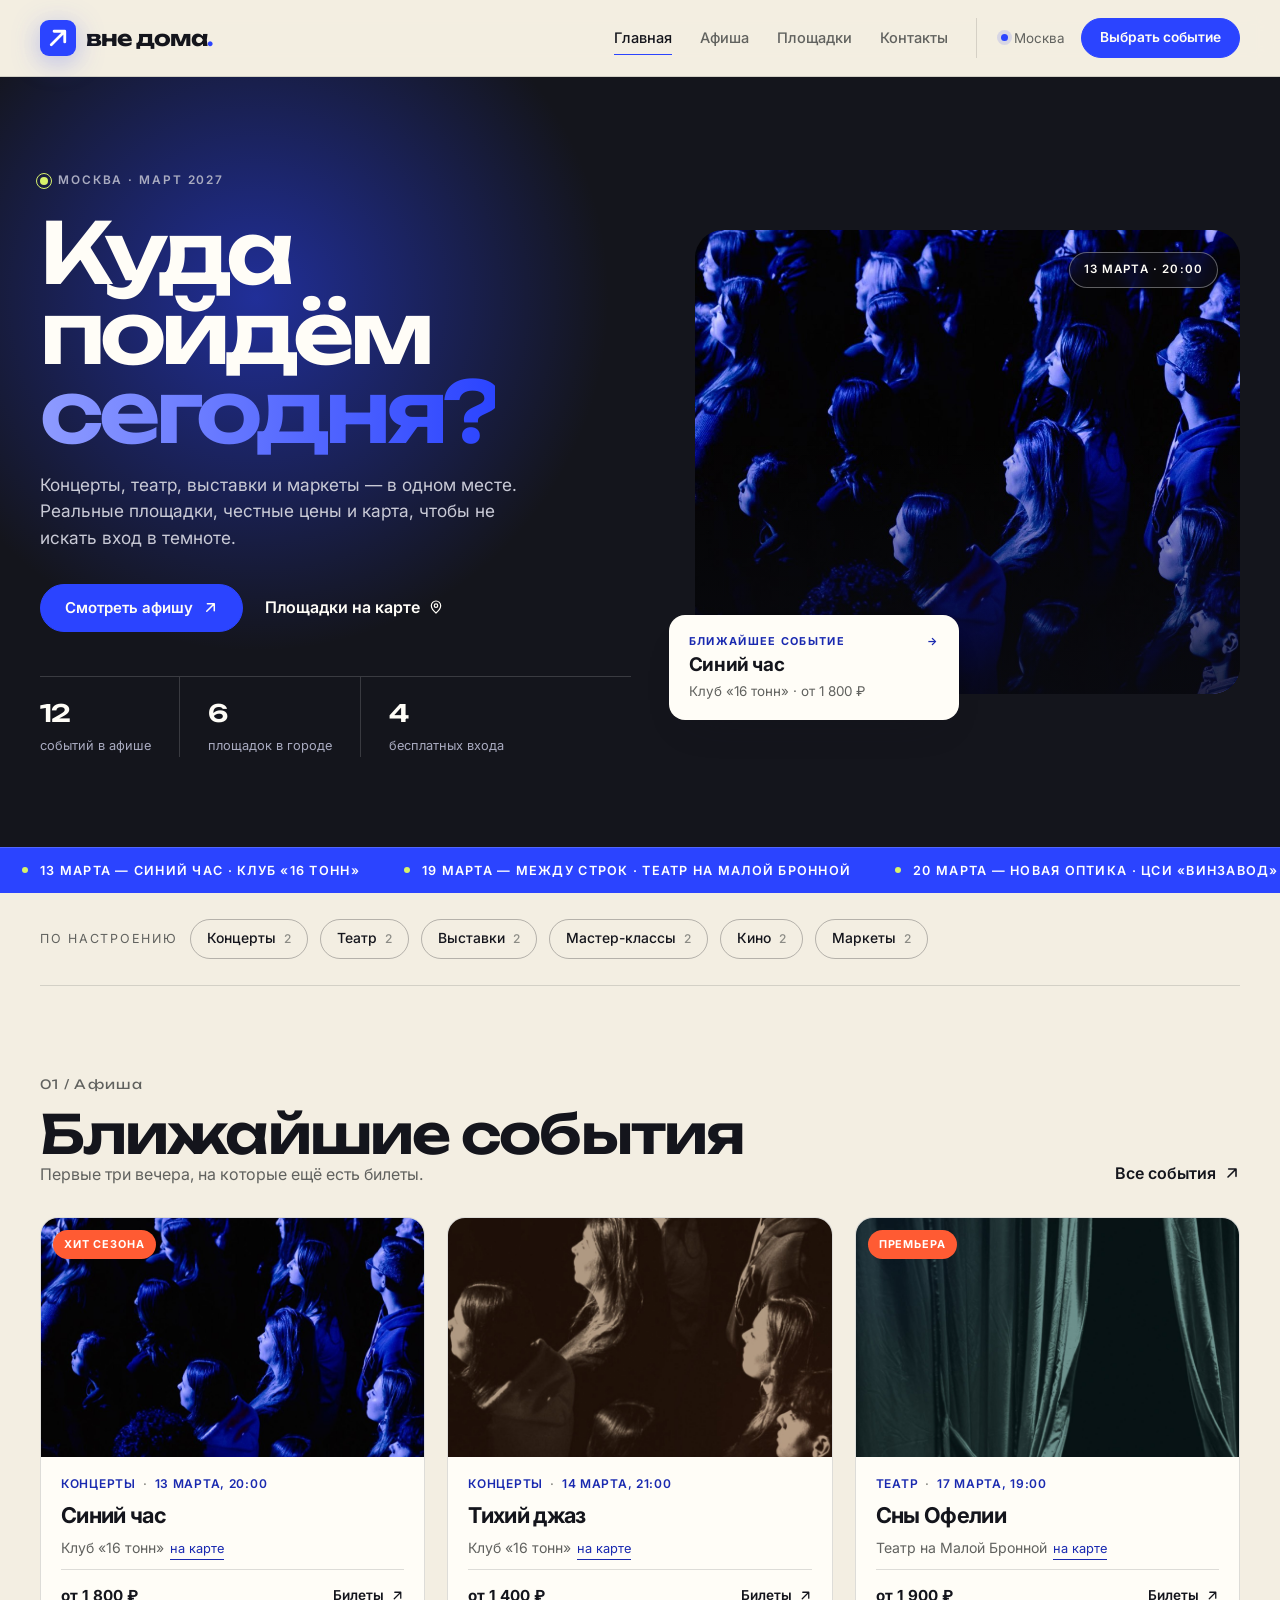
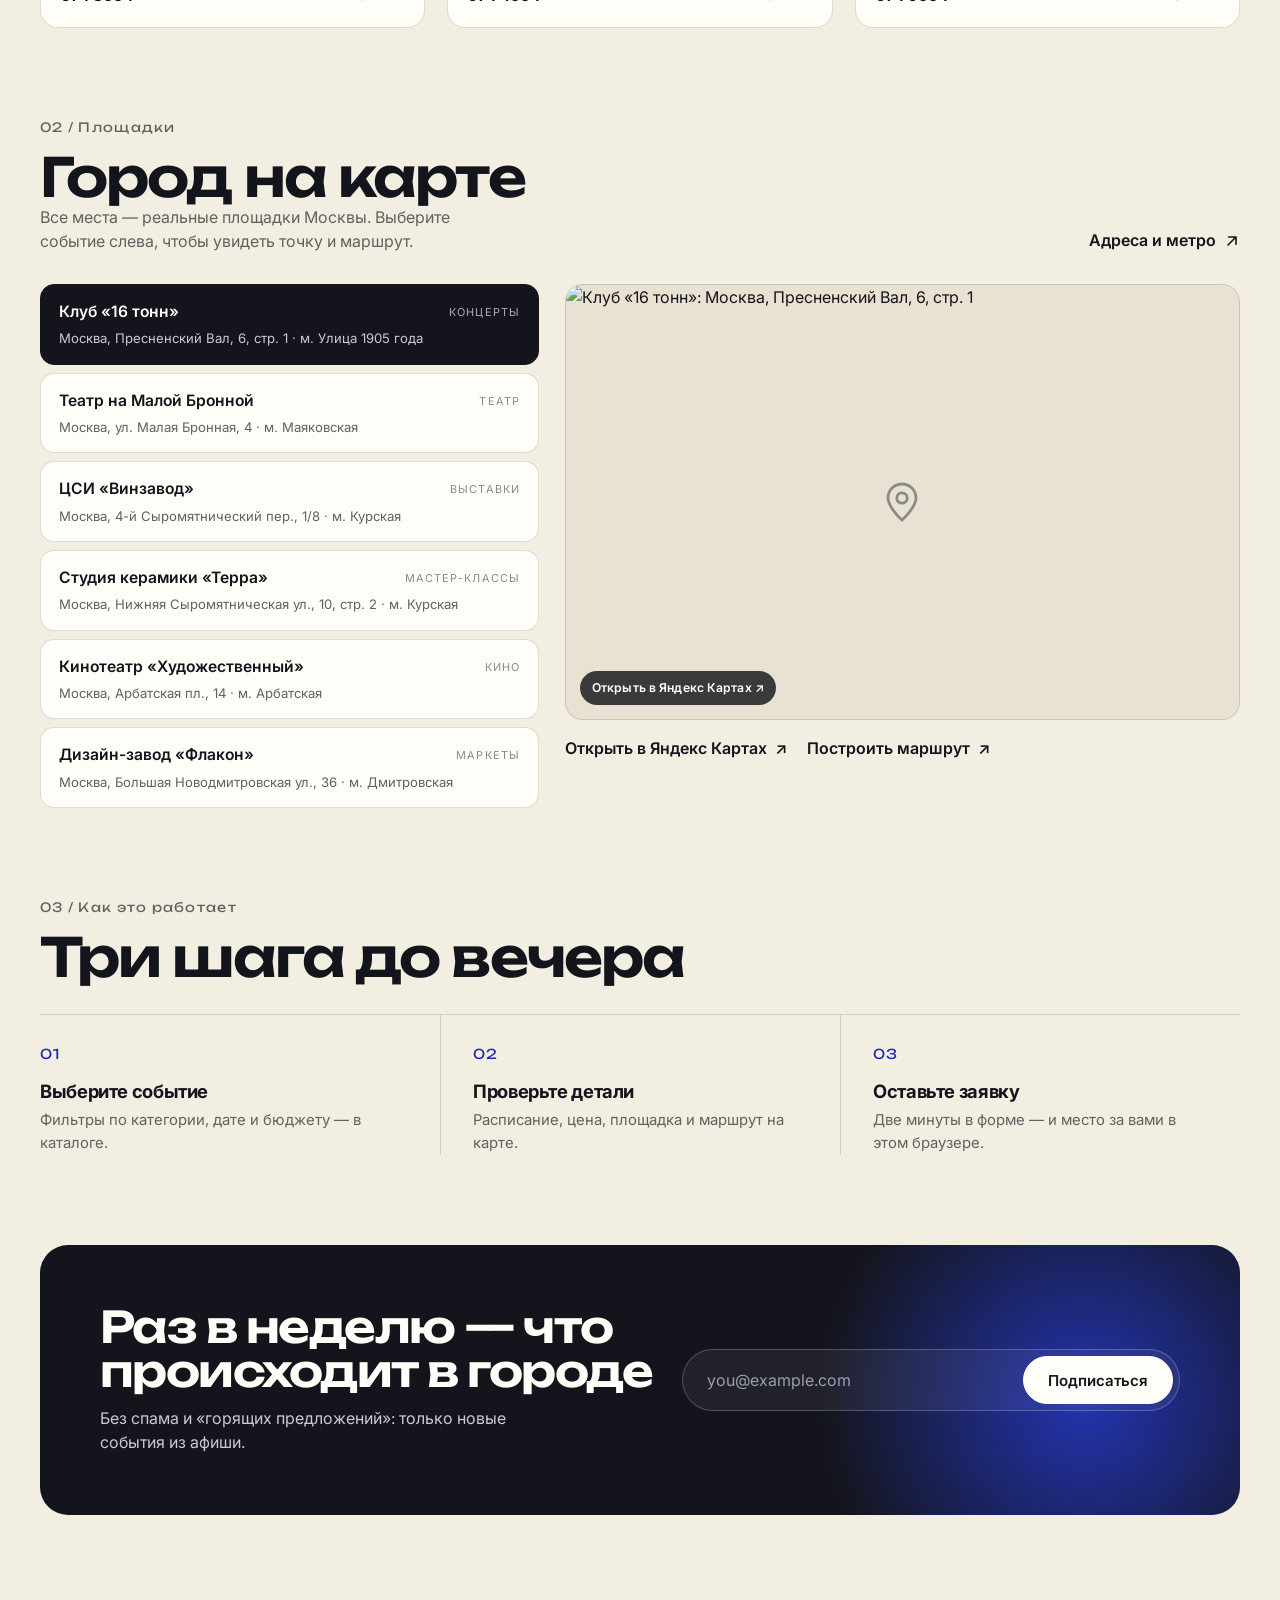
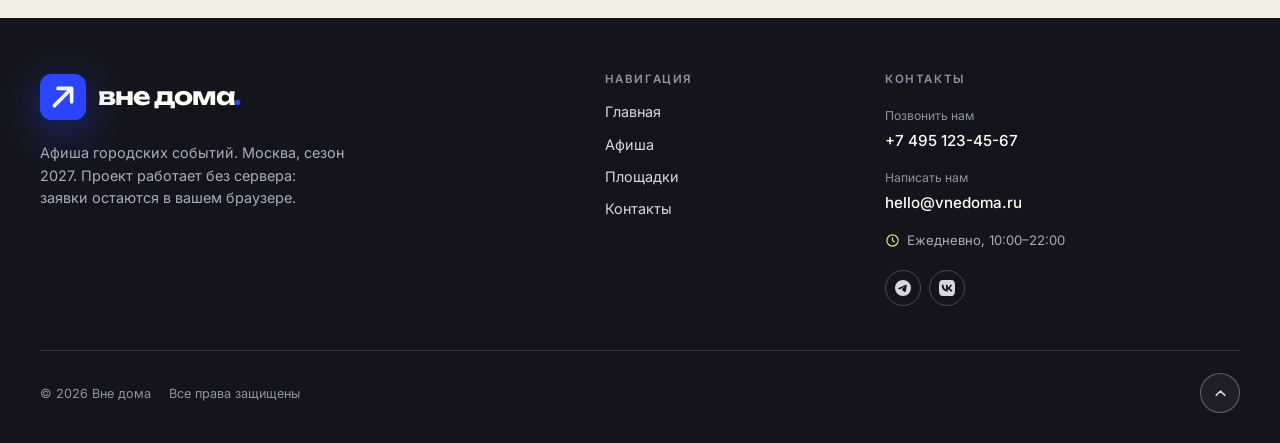
==== commit 3c48317c: "Афиша «Вне дома»: статический сайт на GitHub Pages" ====
--- a/index.html
+++ b/index.html
@@ -3,21 +3,6 @@
   <head>
     <meta charset="utf-8" />
     <meta name="viewport" content="width=device-width, initial-scale=1" />
-    <script>
-      (() => {
-        try {
-          const raw = localStorage.getItem("vne-doma:theme");
-          const saved = raw ? raw.replace(/^"|"$/g, "") : "";
-          const theme =
-            saved === "dark" || saved === "light"
-              ? saved
-              : window.matchMedia("(prefers-color-scheme: dark)").matches
-                ? "dark"
-                : "light";
-          document.documentElement.dataset.theme = theme;
-        } catch (_) {}
-      })();
-    </script>
     <title>«Вне дома» — афиша городских событий в Москве</title>
     <meta
       name="description"
@@ -46,10 +31,10 @@
       href="https://fonts.googleapis.com/css2?family=Inter:wght@400;500;600;700&family=Unbounded:wght@500;600;700&display=swap"
     />
     <link rel="stylesheet" href="vendor/bootstrap/css/bootstrap.min.css" />
-    <link rel="stylesheet" href="css/custom.css?v=7" />
+    <link rel="stylesheet" href="css/custom.css" />
     <script src="vendor/bootstrap/js/bootstrap.bundle.min.js" defer></script>
-    <script src="js/events.js?v=7" defer></script>
-    <script src="js/main.js?v=7" defer></script>
+    <script src="js/events.js" defer></script>
+    <script src="js/main.js" defer></script>
   </head>
   <body id="top">
     <a class="skip-link" href="#main">Перейти к содержимому</a>
@@ -63,22 +48,10 @@
         <nav class="site-nav" aria-label="Основное меню">
           <a class="site-nav__link" href="index.html" aria-current="page">Главная</a>
           <a class="site-nav__link" href="catalog.html">Афиша</a>
-          <a class="site-nav__link" href="favorites.html">Избранное<span class="site-nav__count" data-favorites-count hidden>0</span></a>
           <a class="site-nav__link" href="index.html#venues">Площадки</a>
           <a class="site-nav__link" href="contacts.html">Контакты</a>
         </nav>
         <div class="site-header__side">
-          <button
-            class="theme-toggle"
-            type="button"
-            data-theme-toggle
-            aria-label="Включить тёмную тему"
-            aria-pressed="false"
-            title="Переключить тему"
-          >
-            <svg class="theme-toggle__moon" viewBox="0 0 24 24" fill="none" aria-hidden="true"><path d="M20 14.5A8.5 8.5 0 0 1 9.5 4a8.5 8.5 0 1 0 10.5 10.5Z" stroke="currentColor" stroke-width="1.7" stroke-linejoin="round" /></svg>
-            <svg class="theme-toggle__sun" viewBox="0 0 24 24" fill="none" aria-hidden="true"><circle cx="12" cy="12" r="4" stroke="currentColor" stroke-width="1.7" /><path d="M12 2.5v2M12 19.5v2M2.5 12h2M19.5 12h2M5.3 5.3l1.4 1.4M17.3 17.3l1.4 1.4M18.7 5.3l-1.4 1.4M6.7 17.3l-1.4 1.4" stroke="currentColor" stroke-width="1.7" stroke-linecap="round" /></svg>
-          </button>
           <span class="site-header__city">Москва</span>
           <a class="button button--small button--accent" href="catalog.html"
             >Выбрать событие</a
@@ -339,7 +312,6 @@
             <h2>Навигация</h2>
             <a href="index.html">Главная</a>
             <a href="catalog.html">Афиша</a>
-            <a href="favorites.html">Избранное</a>
             <a href="index.html#venues">Площадки</a>
             <a href="contacts.html">Контакты</a>
           </nav>
--- a/css/custom.css
+++ b/css/custom.css
@@ -8,9 +8,6 @@
 :root {
   --paper: #f3eee2;
   --paper-deep: #e9e2d2;
-  --bg: #f3eee2;
-  --surface: #fffdf7;
-  --deep: #14151c;
   --white: #fffdf7;
   --ink: #14151c;
   --ink-soft: #22242f;
@@ -47,7 +44,7 @@
 
 body {
   margin: 0;
-  background: var(--bg);
+  background: var(--paper);
   color: var(--ink);
   font: 400 16px/1.55 var(--font-body);
   -webkit-font-smoothing: antialiased;
@@ -140,7 +137,7 @@
   left: 12px;
   padding: 10px 16px;
   border-radius: 10px;
-  background: var(--surface);
+  background: var(--white);
   box-shadow: var(--shadow);
   transform: translateY(-160%);
   transition: transform 0.2s var(--ease);
@@ -168,9 +165,9 @@
   gap: 10px;
   min-height: 48px;
   padding: 13px 24px;
-  border: 1px solid var(--deep);
+  border: 1px solid var(--ink);
   border-radius: 999px;
-  background: var(--deep);
+  background: var(--ink);
   color: var(--white);
   font-weight: 600;
   font-size: 0.94rem;
@@ -208,12 +205,12 @@
 }
 
 .button--ghost:hover {
-  background: var(--deep);
+  background: var(--ink);
   color: var(--white);
 }
 
 .button--light {
-  background: var(--surface);
+  background: var(--white);
   border-color: var(--white);
   color: var(--ink);
 }
@@ -363,11 +360,6 @@
   border-left: 1px solid var(--line);
 }
 
-.site-header__side .button {
-  flex-shrink: 0;
-  white-space: nowrap;
-}
-
 .site-header__city {
   display: inline-flex;
   align-items: center;
@@ -391,7 +383,7 @@
 .hero {
   position: relative;
   overflow: hidden;
-  background: var(--deep);
+  background: var(--ink);
   color: var(--white);
 }
 
@@ -583,7 +575,7 @@
   width: min(290px, 78%);
   padding: 18px 20px;
   border-radius: 16px;
-  background: var(--surface);
+  background: var(--white);
   color: var(--ink);
   box-shadow: var(--shadow);
   transition: transform 0.3s var(--ease);
@@ -741,8 +733,8 @@
 }
 
 .genre:hover {
-  background: var(--deep);
-  border-color: var(--deep);
+  background: var(--ink);
+  border-color: var(--ink);
   color: var(--white);
 }
 
@@ -775,7 +767,7 @@
   overflow: hidden;
   border: 1px solid var(--line);
   border-radius: var(--radius);
-  background: var(--surface);
+  background: var(--white);
   transition:
     transform 0.35s var(--ease),
     box-shadow 0.35s var(--ease),
@@ -814,7 +806,7 @@
   padding: 6px 11px;
   border-radius: 999px;
   background: var(--lime);
-  color: #14151c;
+  color: var(--ink);
   font-size: 0.68rem;
   font-weight: 700;
   letter-spacing: 0.08em;
@@ -928,7 +920,7 @@
   padding: 34px;
   border: 1px dashed var(--line-strong);
   border-radius: var(--radius);
-  background: var(--surface);
+  background: var(--white);
   color: var(--muted);
   text-align: center;
 }
@@ -955,7 +947,7 @@
   padding: 15px 18px;
   border: 1px solid var(--line);
   border-radius: 14px;
-  background: var(--surface);
+  background: var(--white);
   color: var(--ink);
   text-align: left;
   transition:
@@ -965,12 +957,12 @@
 }
 
 .venue-tab:hover {
-  border-color: var(--deep);
+  border-color: var(--ink);
 }
 
 .venue-tab[aria-selected="true"] {
-  background: var(--deep);
-  border-color: var(--deep);
+  background: var(--ink);
+  border-color: var(--ink);
   color: var(--white);
 }
 
@@ -1077,7 +1069,7 @@
   margin-top: clamp(52px, 7vw, 92px);
   padding: clamp(28px, 5vw, 60px);
   border-radius: var(--radius-lg);
-  background: var(--deep);
+  background: var(--ink);
   color: var(--white);
 }
 
@@ -1154,7 +1146,7 @@
 .site-footer {
   margin-top: clamp(64px, 8vw, 110px);
   padding: 56px 0 30px;
-  background: var(--deep);
+  background: var(--ink);
   color: var(--white);
 }
 
@@ -1299,7 +1291,7 @@
 .footer-socials a:hover {
   border-color: var(--white);
   background: var(--white);
-  color: #14151c;
+  color: var(--ink);
   transform: translateY(-2px);
 }
 
@@ -1445,7 +1437,7 @@
   padding: 22px;
   border: 1px solid var(--line);
   border-radius: var(--radius);
-  background: var(--surface);
+  background: var(--white);
 }
 
 .filters__form h2 {
@@ -1502,12 +1494,12 @@
 }
 
 .chip:hover {
-  border-color: var(--deep);
+  border-color: var(--ink);
 }
 
 .chip[aria-pressed="true"] {
-  background: var(--deep);
-  border-color: var(--deep);
+  background: var(--ink);
+  border-color: var(--ink);
   color: var(--white);
 }
 
@@ -1517,7 +1509,7 @@
   padding: clamp(22px, 3vw, 34px);
   border: 1px solid var(--line);
   border-radius: var(--radius);
-  background: var(--surface);
+  background: var(--white);
 }
 
 .form-panel h2 {
@@ -1529,7 +1521,6 @@
   display: grid;
   grid-template-columns: repeat(2, minmax(0, 1fr));
   gap: 16px;
-  align-items: start;
 }
 
 .field {
@@ -1555,7 +1546,7 @@
   padding: 11px 14px;
   border: 1px solid var(--line-strong);
   border-radius: 11px;
-  background: var(--bg);
+  background: var(--paper);
   color: var(--ink);
   transition:
     border-color 0.18s var(--ease),
@@ -1564,13 +1555,13 @@
 }
 
 .field__input:hover {
-  border-color: var(--deep);
+  border-color: var(--ink);
 }
 
 .field__input:focus {
   outline: none;
   border-color: var(--accent);
-  background: var(--surface);
+  background: var(--white);
   box-shadow: 0 0 0 4px rgba(43, 68, 255, 0.14);
 }
 
@@ -1735,7 +1726,7 @@
   padding: 7px 13px;
   border: 1px solid var(--line);
   border-radius: 999px;
-  background: var(--surface);
+  background: var(--white);
   font-size: 0.82rem;
 }
 
@@ -1751,7 +1742,7 @@
   overflow-x: auto;
   border: 1px solid var(--line);
   border-radius: 14px;
-  background: var(--surface);
+  background: var(--white);
 }
 
 .ticket-table table {
@@ -1767,7 +1758,7 @@
 }
 
 .ticket-table thead th {
-  background: var(--bg);
+  background: var(--paper);
   color: var(--muted);
   font-size: 0.74rem;
   letter-spacing: 0.08em;
@@ -1791,7 +1782,7 @@
   padding: 24px;
   border: 1px solid var(--line);
   border-radius: var(--radius);
-  background: var(--surface);
+  background: var(--white);
 }
 
 .event-summary__panel h2 {
@@ -1935,7 +1926,7 @@
   padding: 24px;
   border: 1px solid var(--line);
   border-radius: var(--radius);
-  background: var(--surface);
+  background: var(--white);
 }
 
 .order-card h2 {
@@ -2020,7 +2011,7 @@
   padding: 26px;
   border: 1px solid var(--line);
   border-radius: var(--radius);
-  background: var(--surface);
+  background: var(--white);
 }
 
 .contact-card h2 {
@@ -2109,7 +2100,7 @@
   padding: 20px;
   border: 1px solid var(--line);
   border-radius: var(--radius);
-  background: var(--surface);
+  background: var(--white);
   transition:
     transform 0.3s var(--ease),
     box-shadow 0.3s var(--ease);
@@ -2204,8 +2195,8 @@
 
 .faq__item[open] summary::after {
   content: "−";
-  background: var(--deep);
-  border-color: var(--deep);
+  background: var(--ink);
+  border-color: var(--ink);
   color: var(--white);
   transform: rotate(180deg);
 }
@@ -2221,7 +2212,7 @@
 .modal-content {
   border: 0;
   border-radius: 22px;
-  background: var(--surface);
+  background: var(--white);
   box-shadow: 0 40px 80px -30px rgba(20, 21, 28, 0.6);
 }
 
@@ -2306,7 +2297,11 @@
   }
 }
 
-@media (max-width: 980px) and (min-width: 901px) {
+@media (max-width: 900px) {
+  .shell {
+    width: calc(100% - 44px);
+  }
+
   .site-header__inner {
     flex-wrap: wrap;
     gap: 10px 20px;
@@ -2335,47 +2330,6 @@
   .site-header__city {
     display: none;
   }
-}
-
-@media (max-width: 1069px) and (min-width: 981px) {
-  .site-header__city {
-    display: none;
-  }
-}
-
-@media (max-width: 900px) {
-  .shell {
-    width: calc(100% - 44px);
-  }
-
-  .site-header__inner {
-    flex-wrap: wrap;
-    gap: 10px 20px;
-    padding-block: 12px;
-  }
-
-  .site-nav {
-    order: 3;
-    width: 100%;
-    margin-left: 0;
-    gap: 20px;
-    overflow-x: auto;
-    scrollbar-width: none;
-  }
-
-  .site-nav::-webkit-scrollbar {
-    display: none;
-  }
-
-  .site-header__side {
-    margin-left: auto;
-    padding-left: 0;
-    border-left: 0;
-  }
-
-  .site-header__city {
-    display: none;
-  }
 
   .hero__inner {
     grid-template-columns: 1fr;
@@ -2539,7 +2493,7 @@
   padding: 6px 34px 6px 12px;
   border-radius: 999px;
   font-size: 0.82rem;
-  background-color: var(--surface);
+  background-color: var(--white);
 }
 
 .event-summary__panel dd + dd {
@@ -2568,7 +2522,7 @@
   height: 46px;
   border: 1px solid rgba(255, 255, 255, 0.16);
   border-radius: 50%;
-  background: var(--deep);
+  background: var(--ink);
   color: var(--white);
   box-shadow: var(--shadow);
   font-size: 1.1rem;
@@ -2812,982 +2766,3 @@
   padding-top: 22px;
   border-top: 1px solid var(--line);
 }
-
-/* =========================================================
-   КР3: тема, календарь, избранное, отзывы, «Поделиться»
-   ========================================================= */
-
-/* ---------- Переключатель темы ---------- */
-
-.theme-toggle {
-  position: relative;
-  flex: none;
-  display: grid;
-  place-items: center;
-  width: 38px;
-  height: 38px;
-  padding: 0;
-  border: 1px solid var(--line-strong);
-  border-radius: 50%;
-  background: transparent;
-  color: var(--ink);
-  cursor: pointer;
-  transition:
-    border-color 0.2s var(--ease),
-    background-color 0.2s var(--ease),
-    transform 0.2s var(--ease);
-}
-
-.theme-toggle:hover {
-  border-color: var(--ink);
-  transform: rotate(12deg);
-}
-
-.theme-toggle svg {
-  position: absolute;
-  width: 18px;
-  height: 18px;
-  transition:
-    opacity 0.3s var(--ease),
-    transform 0.45s var(--ease);
-}
-
-.theme-toggle__sun {
-  opacity: 0;
-  transform: scale(0.4) rotate(-90deg);
-}
-
-.theme-toggle__moon {
-  opacity: 1;
-  transform: scale(1) rotate(0);
-}
-
-[data-theme="dark"] .theme-toggle__sun {
-  opacity: 1;
-  transform: scale(1) rotate(0);
-}
-
-[data-theme="dark"] .theme-toggle__moon {
-  opacity: 0;
-  transform: scale(0.4) rotate(90deg);
-}
-
-.site-nav__count {
-  display: inline-grid;
-  place-items: center;
-  min-width: 17px;
-  height: 17px;
-  margin-left: 5px;
-  padding: 0 5px;
-  border-radius: 999px;
-  background: var(--accent);
-  color: #fff;
-  font-size: 0.65rem;
-  font-weight: 700;
-  line-height: 1;
-  vertical-align: 1px;
-}
-
-.site-nav__count[hidden] {
-  display: none;
-}
-
-html.is-theme-changing,
-html.is-theme-changing *,
-html.is-theme-changing *::before,
-html.is-theme-changing *::after {
-  transition:
-    background-color 0.42s ease,
-    color 0.42s ease,
-    border-color 0.42s ease,
-    fill 0.42s ease,
-    stroke 0.42s ease,
-    box-shadow 0.42s ease !important;
-}
-
-/* ---------- Календарь: горизонтальная лента дат ---------- */
-
-.catalog-head {
-  margin-bottom: 36px;
-}
-
-.catalog-head .page-heading {
-  margin-bottom: 0;
-}
-
-.catalog-head .calendar {
-  margin: 24px 0 0;
-}
-
-.calendar {
-  margin: 32px 0 40px;
-}
-
-.calendar__top {
-  display: flex;
-  align-items: center;
-  justify-content: space-between;
-  gap: 16px;
-  min-height: 26px;
-}
-
-.calendar__month {
-  margin: 0;
-  color: var(--muted);
-  font-family: var(--font-body);
-  font-size: 0.68rem;
-  font-weight: 600;
-  letter-spacing: 0.14em;
-  line-height: 1.2;
-  text-transform: uppercase;
-}
-
-.calendar__reset {
-  display: inline-flex;
-  align-items: center;
-  gap: 5px;
-  padding: 4px 10px;
-  border: 1px solid var(--line-strong);
-  border-radius: 999px;
-  background: transparent;
-  color: var(--muted);
-  font: inherit;
-  font-size: 0.7rem;
-  font-weight: 500;
-  cursor: pointer;
-  transition:
-    color 0.2s var(--ease),
-    border-color 0.2s var(--ease);
-}
-
-.calendar__reset:hover {
-  border-color: var(--ink);
-  color: var(--ink);
-}
-
-.calendar__reset[hidden] {
-  display: none;
-}
-
-.calendar__scroller {
-  --calendar-fade-left: 0px;
-  --calendar-fade-right: 24px;
-  position: relative;
-  display: flex;
-  align-items: center;
-  gap: 10px;
-}
-
-.calendar__scroller.is-scrolled {
-  --calendar-fade-left: 22px;
-}
-
-.calendar__scroller.is-end {
-  --calendar-fade-right: 0px;
-}
-
-.calendar__grid {
-  display: flex;
-  flex: 1 1 auto;
-  min-width: 0;
-  gap: 2px;
-  overflow-x: auto;
-  padding: 8px 2px 4px;
-  scrollbar-width: none;
-  scroll-snap-type: x proximity;
-  scroll-behavior: smooth;
-  overscroll-behavior-x: contain;
-  -webkit-overflow-scrolling: touch;
-  -webkit-mask-image: linear-gradient(
-    to right,
-    transparent 0,
-    #000 var(--calendar-fade-left),
-    #000 calc(100% - var(--calendar-fade-right)),
-    transparent 100%
-  );
-  mask-image: linear-gradient(
-    to right,
-    transparent 0,
-    #000 var(--calendar-fade-left),
-    #000 calc(100% - var(--calendar-fade-right)),
-    transparent 100%
-  );
-}
-
-.calendar__grid::-webkit-scrollbar {
-  display: none;
-}
-
-.calendar__day {
-  display: flex;
-  flex: 0 0 auto;
-  flex-direction: column;
-  align-items: center;
-  justify-content: flex-start;
-  gap: 4px;
-  width: clamp(38px, 4vw, 44px);
-  min-height: 62px;
-  padding: 4px 0 3px;
-  border: 0;
-  border-radius: 12px;
-  background: transparent;
-  color: var(--ink);
-  font: inherit;
-  cursor: default;
-  scroll-snap-align: start;
-}
-
-.calendar__num {
-  display: grid;
-  place-items: center;
-  width: 34px;
-  height: 34px;
-  border-radius: 50%;
-  font-family: var(--font-display);
-  font-size: 1.08rem;
-  font-weight: 500;
-  font-variant-numeric: tabular-nums;
-  line-height: 1;
-  transition:
-    background-color 0.18s var(--ease),
-    color 0.18s var(--ease);
-}
-
-.calendar__weekday {
-  color: var(--muted);
-  font-family: var(--font-body);
-  font-size: 0.64rem;
-  font-weight: 500;
-  line-height: 1;
-  text-transform: lowercase;
-}
-
-.calendar__day.is-weekend .calendar__weekday {
-  color: var(--orange);
-}
-
-.calendar__day.has-events {
-  cursor: pointer;
-}
-
-.calendar__day.has-events:hover .calendar__num {
-  background: var(--paper-deep);
-}
-
-.calendar__day.has-events:focus-visible {
-  outline: 2px solid var(--accent);
-  outline-offset: 2px;
-}
-
-.calendar__day[aria-pressed="true"] .calendar__num {
-  background: var(--ink);
-  color: var(--bg);
-}
-
-.calendar__day[aria-pressed="true"] .calendar__weekday {
-  color: var(--ink);
-}
-
-.calendar__day:disabled {
-  cursor: default;
-}
-
-.calendar__day:disabled .calendar__num,
-.calendar__day:disabled .calendar__weekday,
-.calendar__day:disabled.is-weekend .calendar__weekday {
-  color: var(--muted-light);
-}
-
-.calendar__arrow {
-  position: relative;
-  z-index: 2;
-  display: grid;
-  flex: 0 0 34px;
-  place-items: center;
-  width: 34px;
-  height: 34px;
-  padding: 0;
-  border: 1px solid var(--line);
-  border-radius: 50%;
-  background: var(--surface);
-  color: var(--ink);
-  box-shadow: 0 6px 18px rgba(20, 21, 28, 0.1);
-  cursor: pointer;
-  transition:
-    background-color 0.18s var(--ease),
-    border-color 0.18s var(--ease);
-}
-
-.calendar__arrow:hover {
-  border-color: var(--line-strong);
-  background: var(--paper-deep);
-}
-
-.calendar__arrow:disabled {
-  color: var(--muted);
-  opacity: 0.5;
-  cursor: default;
-}
-
-.calendar__arrow:disabled:hover {
-  border-color: var(--line);
-  background: var(--surface);
-}
-
-.calendar__arrow--prev {
-  position: absolute;
-  top: 50%;
-  left: 0;
-  transform: translateY(-50%);
-}
-
-.calendar__arrow[hidden] {
-  display: none;
-}
-
-.calendar__arrow--next[hidden] {
-  display: grid;
-  visibility: hidden;
-  pointer-events: none;
-}
-
-.calendar__scroller.is-static .calendar__arrow--next {
-  display: none;
-}
-
-.calendar__arrow svg {
-  width: 17px;
-  height: 17px;
-}
-
-.calendar__legend {
-  display: flex;
-  align-items: center;
-  gap: 7px;
-  margin: 2px 0 0;
-  color: var(--muted);
-  font-size: 0.74rem;
-}
-
-.calendar__legend i {
-  flex: 0 0 auto;
-  width: 6px;
-  height: 6px;
-  border-radius: 50%;
-  background: var(--accent);
-}
-
-@media (max-width: 640px) {
-  .catalog-head .calendar {
-    margin-top: 20px;
-  }
-
-  .calendar__day {
-    width: 38px;
-    min-height: 58px;
-  }
-
-  .calendar__num {
-    width: 31px;
-    height: 31px;
-    font-size: 1rem;
-  }
-
-  .calendar__arrow {
-    width: 32px;
-    height: 32px;
-  }
-}
-
-@media (max-width: 380px) {
-  .calendar__day {
-    width: 35px;
-  }
-
-  .calendar__num {
-    width: 29px;
-    height: 29px;
-    font-size: 0.95rem;
-  }
-
-  .calendar__weekday {
-    font-size: 0.6rem;
-  }
-}
-
-/* ---------- Избранное ---------- */
-
-.event-card__fav {
-  position: absolute;
-  z-index: 3;
-  top: 12px;
-  right: 12px;
-  display: grid;
-  place-items: center;
-  width: 38px;
-  height: 38px;
-  padding: 0;
-  border: 1px solid rgba(20, 21, 28, 0.14);
-  border-radius: 50%;
-  background: rgba(255, 253, 247, 0.92);
-  color: #14151c;
-  cursor: pointer;
-  backdrop-filter: blur(8px);
-  -webkit-backdrop-filter: blur(8px);
-  transition:
-    transform 0.2s var(--ease),
-    color 0.2s var(--ease),
-    border-color 0.2s var(--ease),
-    background-color 0.2s var(--ease);
-}
-
-.event-card__fav svg {
-  width: 19px;
-  height: 19px;
-  fill: none;
-  stroke: currentColor;
-  stroke-width: 1.8;
-  transition: fill 0.2s var(--ease);
-}
-
-.event-card__fav:hover {
-  transform: scale(1.08);
-}
-
-.event-card__fav[aria-pressed="true"] {
-  border-color: rgba(255, 91, 51, 0.45);
-  color: var(--orange);
-}
-
-.event-card__fav[aria-pressed="true"] svg {
-  fill: currentColor;
-}
-
-.event-card__fav.is-popping {
-  animation: fav-pop 0.35s var(--ease);
-}
-
-@keyframes fav-pop {
-  0% {
-    transform: scale(1);
-  }
-  45% {
-    transform: scale(1.22);
-  }
-  100% {
-    transform: scale(1);
-  }
-}
-
-.favorites-empty {
-  display: grid;
-  justify-items: center;
-  gap: 14px;
-  padding: clamp(40px, 7vw, 72px) 24px;
-  text-align: center;
-}
-
-.favorites-empty h2 {
-  font-size: clamp(1.5rem, 3vw, 2rem);
-}
-
-.favorites-empty p {
-  max-width: 44ch;
-  color: var(--muted);
-}
-
-.favorites-empty__icon {
-  display: grid;
-  place-items: center;
-  width: 64px;
-  height: 64px;
-  border: 1px solid var(--line);
-  border-radius: 50%;
-  color: var(--orange);
-}
-
-.favorites-empty__icon svg {
-  width: 28px;
-  height: 28px;
-}
-
-.favorites-count {
-  color: var(--muted);
-  font-size: 0.9rem;
-}
-
-/* ---------- Действия на странице события ---------- */
-
-.event-hero__actions {
-  display: flex;
-  flex-wrap: wrap;
-  gap: 10px;
-  margin-top: 18px;
-}
-
-.event-action {
-  display: inline-flex;
-  align-items: center;
-  gap: 8px;
-  min-height: 40px;
-  padding: 8px 15px;
-  border: 1px solid var(--line-strong);
-  border-radius: 999px;
-  background: transparent;
-  color: var(--ink);
-  font: inherit;
-  font-size: 0.82rem;
-  font-weight: 500;
-  cursor: pointer;
-  transition:
-    border-color 0.2s var(--ease),
-    background-color 0.2s var(--ease),
-    color 0.2s var(--ease),
-    transform 0.2s var(--ease);
-}
-
-.event-action svg {
-  width: 16px;
-  height: 16px;
-  flex: none;
-}
-
-.event-action:hover {
-  border-color: var(--ink);
-  background: var(--surface);
-  transform: translateY(-1px);
-}
-
-.event-action[aria-pressed="true"] {
-  border-color: var(--orange);
-  color: var(--orange);
-}
-
-.event-action[aria-pressed="true"] svg {
-  fill: currentColor;
-}
-
-/* ---------- Отзывы ---------- */
-
-.reviews {
-  margin-top: clamp(56px, 8vw, 96px);
-  padding-top: clamp(34px, 5vw, 56px);
-  border-top: 1px solid var(--line);
-}
-
-.reviews__head {
-  display: flex;
-  flex-wrap: wrap;
-  align-items: end;
-  justify-content: space-between;
-  gap: 22px 32px;
-  margin-bottom: 28px;
-}
-
-.reviews__head h2 {
-  margin-top: 6px;
-  font-size: clamp(1.7rem, 3.2vw, 2.4rem);
-}
-
-.reviews__score {
-  display: flex;
-  align-items: center;
-  gap: 16px;
-}
-
-.reviews__score strong {
-  font-family: var(--font-display);
-  font-size: clamp(2.4rem, 4vw, 3rem);
-  font-weight: 600;
-  letter-spacing: -0.05em;
-  line-height: 0.9;
-}
-
-.reviews__score-meta {
-  display: grid;
-  gap: 5px;
-}
-
-.stars {
-  display: flex;
-  gap: 3px;
-  color: var(--accent);
-}
-
-.stars svg {
-  width: 16px;
-  height: 16px;
-  fill: currentColor;
-}
-
-.stars .star--empty {
-  color: var(--line-strong);
-}
-
-.reviews__count {
-  color: var(--muted);
-  font-size: 0.8rem;
-}
-
-.reviews__layout {
-  display: grid;
-  grid-template-columns: minmax(0, 1.15fr) minmax(0, 0.85fr);
-  gap: 30px;
-  align-items: start;
-}
-
-.reviews__list {
-  display: grid;
-  gap: 12px;
-}
-
-.review-card {
-  padding: 20px 22px;
-  border: 1px solid var(--line);
-  border-radius: var(--radius);
-  background: var(--surface);
-}
-
-.review-card__top {
-  display: flex;
-  align-items: center;
-  gap: 12px;
-  margin-bottom: 10px;
-}
-
-.review-card__avatar {
-  display: grid;
-  place-items: center;
-  width: 36px;
-  height: 36px;
-  flex: none;
-  border-radius: 50%;
-  background: var(--accent-soft);
-  color: var(--accent-ink);
-  font-size: 0.82rem;
-  font-weight: 700;
-}
-
-.review-card__who {
-  display: grid;
-  gap: 2px;
-  min-width: 0;
-}
-
-.review-card__name {
-  font-weight: 600;
-  font-size: 0.92rem;
-}
-
-.review-card__date {
-  color: var(--muted-light);
-  font-size: 0.72rem;
-}
-
-.review-card .stars {
-  margin-left: auto;
-}
-
-.review-card .stars svg {
-  width: 14px;
-  height: 14px;
-}
-
-.review-card p {
-  color: var(--muted);
-  font-size: 0.92rem;
-}
-
-.reviews__empty {
-  padding: 28px;
-  border: 1px dashed var(--line-strong);
-  border-radius: var(--radius);
-  color: var(--muted);
-  text-align: center;
-}
-
-.review-form {
-  position: sticky;
-  top: 100px;
-}
-
-.review-form h3 {
-  margin-bottom: 6px;
-  font-size: 1.35rem;
-}
-
-.review-form__intro {
-  margin-bottom: 18px;
-  color: var(--muted);
-  font-size: 0.88rem;
-}
-
-.rating-picker {
-  margin: 0 0 16px;
-  padding: 0;
-  border: 0;
-}
-
-.rating-picker legend {
-  margin-bottom: 7px;
-  padding: 0;
-  color: var(--muted);
-  font-size: 0.78rem;
-  font-weight: 600;
-}
-
-.rating-picker__stars {
-  display: flex;
-  flex-direction: row-reverse;
-  justify-content: flex-end;
-  gap: 2px;
-}
-
-.rating-picker__stars input {
-  position: absolute;
-  width: 1px;
-  height: 1px;
-  opacity: 0;
-  pointer-events: none;
-}
-
-.rating-picker__stars label {
-  color: var(--line-strong);
-  font-size: 1.9rem;
-  line-height: 1;
-  cursor: pointer;
-  transition:
-    color 0.15s ease,
-    transform 0.15s var(--ease);
-}
-
-.rating-picker__stars label:hover,
-.rating-picker__stars label:hover ~ label,
-.rating-picker__stars input:checked ~ label {
-  color: var(--accent);
-}
-
-.rating-picker__stars label:hover {
-  transform: scale(1.1);
-}
-
-.rating-picker__stars input:focus-visible + label {
-  border-radius: 4px;
-  outline: 2px solid var(--accent);
-  outline-offset: 2px;
-}
-
-.rating-picker__hint {
-  margin-top: 6px;
-  color: var(--muted-light);
-  font-size: 0.76rem;
-}
-
-/* ---------- Тост ---------- */
-
-.toast {
-  position: fixed;
-  z-index: 220;
-  left: 50%;
-  bottom: 28px;
-  max-width: min(92vw, 420px);
-  padding: 12px 20px;
-  border: 1px solid rgba(255, 255, 255, 0.16);
-  border-radius: 999px;
-  background: var(--deep);
-  color: var(--white);
-  box-shadow: var(--shadow);
-  font-size: 0.88rem;
-  text-align: center;
-  opacity: 0;
-  pointer-events: none;
-  transform: translate(-50%, 14px);
-  transition:
-    opacity 0.25s var(--ease),
-    transform 0.25s var(--ease);
-}
-
-.toast.is-visible {
-  opacity: 1;
-  transform: translate(-50%, 0);
-}
-
-/* ---------- Тёмная тема ---------- */
-
-[data-theme="dark"] {
-  color-scheme: dark;
-  --bg: #0e0f14;
-  --paper: #0e0f14;
-  --paper-deep: #15171f;
-  --surface: #181a22;
-  --deep: #1b1e29;
-  --ink: #f3efe5;
-  --ink-soft: #e8e3d7;
-  --muted: #a8aab7;
-  --muted-light: #858895;
-  --line: rgba(255, 255, 255, 0.14);
-  --line-strong: rgba(255, 255, 255, 0.28);
-  --accent: #7d8bff;
-  --accent-ink: #aab4ff;
-  --accent-soft: #232848;
-  --shadow: 0 18px 44px -24px rgba(0, 0, 0, 0.85);
-  --shadow-soft: 0 12px 32px -22px rgba(0, 0, 0, 0.8);
-}
-
-[data-theme="dark"] .site-footer {
-  background: #090a0e;
-}
-
-[data-theme="dark"] .event-card__fav {
-  border-color: rgba(255, 255, 255, 0.16);
-  background: rgba(24, 26, 34, 0.92);
-  color: #f3efe5;
-}
-
-[data-theme="dark"] .event-card__fav[aria-pressed="true"] {
-  border-color: rgba(255, 117, 81, 0.5);
-  color: var(--orange);
-}
-
-[data-theme="dark"] .request-form__status {
-  border-color: rgba(156, 207, 122, 0.45);
-  background: rgba(156, 207, 122, 0.12);
-  color: #c8ecb2;
-}
-
-[data-theme="dark"] .event-map__canvas {
-  background: var(--paper-deep);
-}
-
-@media (max-width: 960px) {
-  .reviews__layout {
-    grid-template-columns: 1fr;
-  }
-
-  .review-form {
-    position: static;
-  }
-}
-
-@media (max-width: 640px) {
-  .site-header__inner {
-    gap: 10px 12px;
-  }
-
-  .site-header__side {
-    gap: 10px;
-  }
-
-  .site-nav {
-    gap: 12px;
-  }
-
-  .site-nav__link {
-    font-size: 0.85rem;
-  }
-
-  .theme-toggle {
-    width: 34px;
-    height: 34px;
-  }
-
-  .theme-toggle svg {
-    width: 16px;
-    height: 16px;
-  }
-
-  .event-hero__actions {
-    margin-top: 14px;
-  }
-
-  .reviews__score strong {
-    font-size: 2.2rem;
-  }
-
-  .review-card {
-    padding: 16px 18px;
-  }
-
-  .toast {
-    bottom: 18px;
-  }
-}
-
-/* Переключение темы: круговая волна из кнопки (View Transitions). */
-::view-transition-old(root) {
-  animation: none;
-}
-
-::view-transition-new(root) {
-  animation: theme-reveal 0.55s cubic-bezier(0.22, 0.61, 0.36, 1);
-}
-
-@keyframes theme-reveal {
-  from {
-    clip-path: circle(
-      0% at var(--theme-x, 50%) var(--theme-y, 50%)
-    );
-  }
-  to {
-    clip-path: circle(
-      160% at var(--theme-x, 50%) var(--theme-y, 50%)
-    );
-  }
-}
-
-@media (prefers-reduced-motion: reduce) {
-  ::view-transition-new(root) {
-    animation: none;
-  }
-}
-
-/* В тёмной теме приглушаем светлые статичные карты Яндекса. */
-[data-theme="dark"] .venues__map,
-[data-theme="dark"] .event-map__canvas {
-  filter: brightness(0.82) saturate(0.85) contrast(0.96);
-}
-
-@media (max-width: 380px) {
-  .site-nav {
-    gap: 8px;
-  }
-
-  .site-nav__link {
-    font-size: 0.8rem;
-  }
-}
-
-/* В тёмной теме акцент светлее — текст на нём делаем тёмным. */
-[data-theme="dark"] .button--accent,
-[data-theme="dark"] .button--accent:hover,
-[data-theme="dark"] .site-nav__count {
-  color: #0e0f14;
-}
-
-[data-theme="dark"] .button--light {
-  background: #f3efe5;
-  border-color: #f3efe5;
-  color: #14151c;
-}
-
-[data-theme="dark"] .button--light:hover {
-  background: var(--accent);
-  border-color: var(--accent);
-  color: #0e0f14;
-}
-
-/* Синий тикер и стрелка «наверх» сохраняют белый текст в тёмной теме. */
-[data-theme="dark"] .ticker,
-[data-theme="dark"] .back-top:hover {
-  background: #2b44ff;
-}
-
-[data-theme="dark"] ::selection {
-  color: #0e0f14;
-}
-
-@media (min-width: 981px) and (max-width: 1100px) {
-  .site-nav {
-    gap: 18px;
-  }
-}
